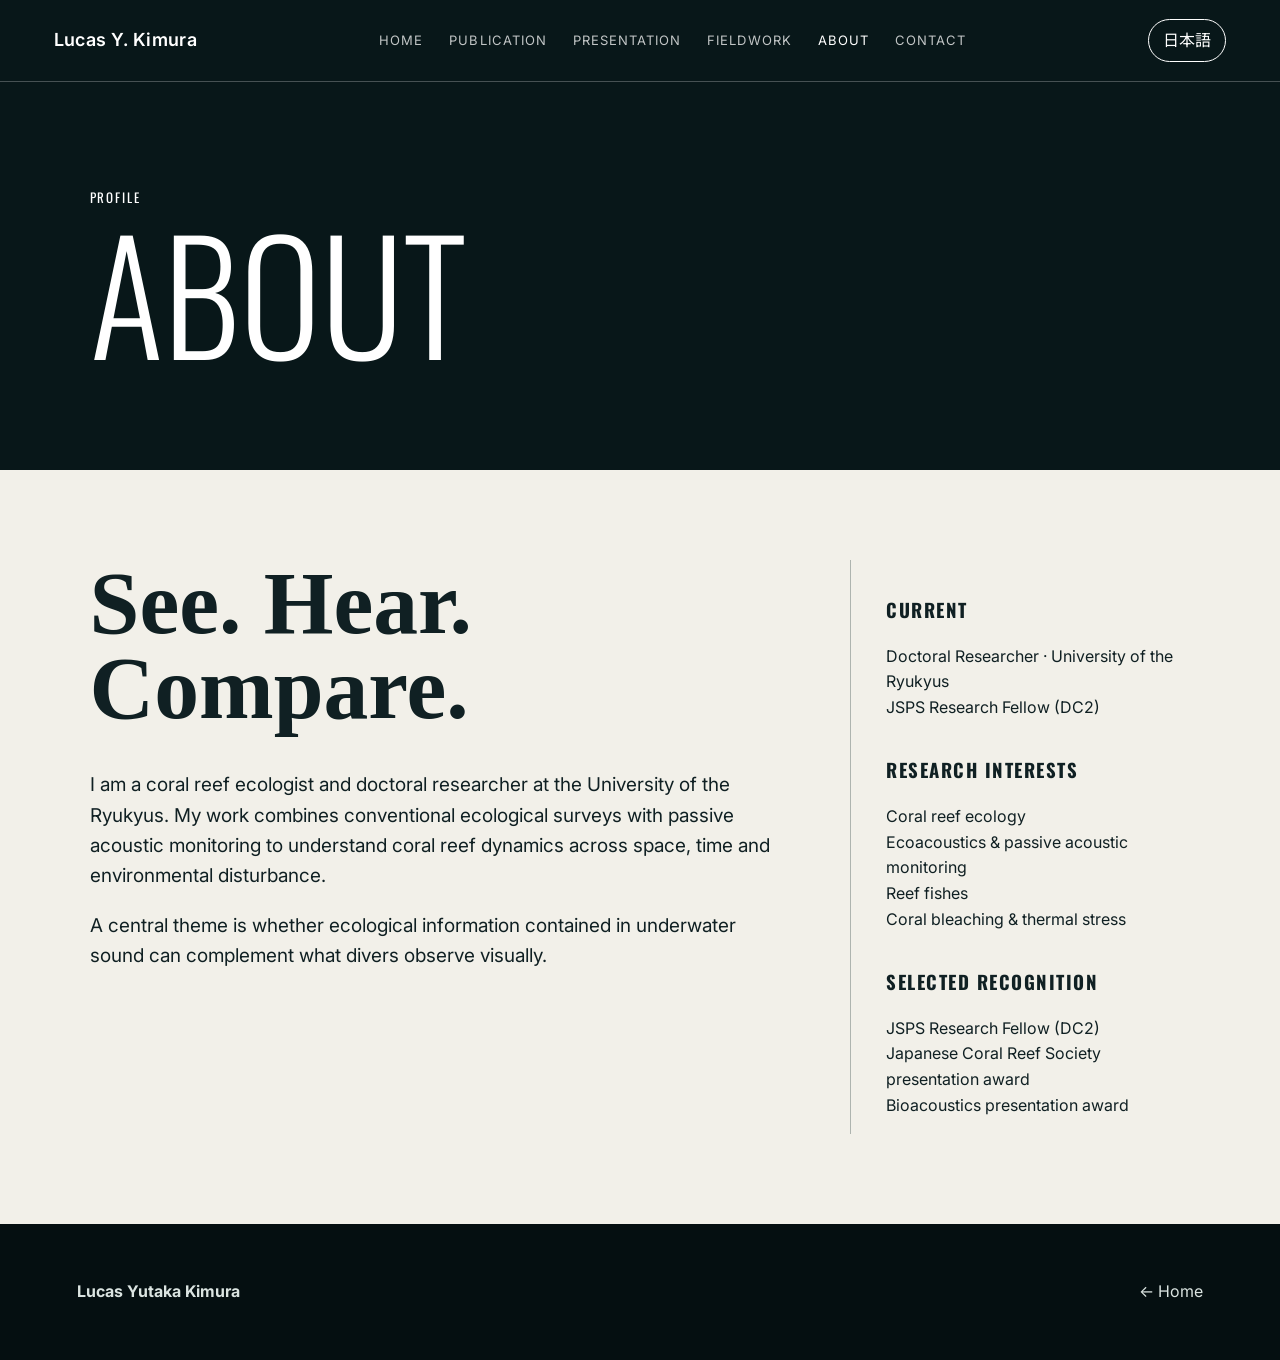
==== about.html @ 8038b06f "Publish bilingual research website" ====
<!doctype html><html lang="en"><head><meta charset="utf-8"><meta name="viewport" content="width=device-width,initial-scale=1"><title>About — Lucas Y. Kimura</title><link rel="preconnect" href="https://fonts.googleapis.com"><link rel="preconnect" href="https://fonts.gstatic.com" crossorigin><link href="https://fonts.googleapis.com/css2?family=Inter:wght@400;500;600;700&family=Noto+Sans+JP:wght@400;500;600;700&family=Oswald:wght@300;400;500&display=swap" rel="stylesheet"><link rel="stylesheet" href="assets/style.css"></head><body><header class="top solid"><a class="brand" href="index.html">Lucas Y. Kimura</a><nav><a href="index.html">Home</a><a href="publications.html">Publication</a><a href="presentation.html">Presentation</a><a href="fieldwork.html">Fieldwork</a><a class="active" href="about.html">About</a><a href="contact.html">Contact</a></nav><button id="lang">日本語</button></header><main class="sub"><section class="sub-hero"><div class="kicker">PROFILE</div><h1>About</h1></section><section class="about-grid"><div><h2><span data-en>See. Hear. Compare.</span><span data-ja>見る。聴く。比較する。</span></h2><p><span data-en>I am a coral reef ecologist and doctoral researcher at the University of the Ryukyus. My work combines conventional ecological surveys with passive acoustic monitoring to understand coral reef dynamics across space, time and environmental disturbance.</span><span data-ja>琉球大学の博士課程でサンゴ礁生態学を研究しています。従来の生態学的調査と受動的音響観測を組み合わせ、空間・時間・環境攪乱に伴うサンゴ礁生態系の動態を明らかにすることを目指しています。</span></p><p><span data-en>A central theme is whether ecological information contained in underwater sound can complement what divers observe visually.</span><span data-ja>水中音に含まれる生態学的情報が、ダイバーによる目視観察をどのように補完できるかが研究の中心テーマの一つです。</span></p></div><div class="cv"><h3><span data-en>Current</span><span data-ja>現在</span></h3><p>Doctoral Researcher · University of the Ryukyus<br>JSPS Research Fellow (DC2)</p><h3><span data-en>Research interests</span><span data-ja>研究分野</span></h3><p>Coral reef ecology<br>Ecoacoustics & passive acoustic monitoring<br>Reef fishes<br>Coral bleaching & thermal stress</p><h3><span data-en>Selected recognition</span><span data-ja>主な受賞・採用</span></h3><p>JSPS Research Fellow (DC2)<br>Japanese Coral Reef Society presentation award<br>Bioacoustics presentation award</p></div></section></main><footer><strong>Lucas Yutaka Kimura</strong><a href="index.html">← Home</a></footer><script src="assets/site.js"></script></body></html>
---- assets/style.css ----
*{box-sizing:border-box}html{scroll-behavior:smooth}body{margin:0;background:#f2f0e9;color:#102023;font-family:Inter,'Noto Sans JP',sans-serif;line-height:1.6}a{color:inherit;text-decoration:none}img{display:block;width:100%;height:100%;object-fit:cover}button{font:inherit}.top{height:82px;padding:0 4.2vw;display:flex;align-items:center;justify-content:space-between;position:absolute;z-index:20;top:0;left:0;right:0;color:#fff;border-bottom:1px solid rgba(255,255,255,.25)}.top.solid{position:relative;background:#081719}.brand{font-size:18px;font-weight:600;letter-spacing:.02em}.top nav{display:flex;gap:26px;font-size:13px;text-transform:uppercase;letter-spacing:.08em}.top nav a{opacity:.75}.top nav a:hover,.top nav a.active{opacity:1}.top button{background:transparent;color:inherit;border:1px solid currentColor;border-radius:30px;padding:8px 14px;cursor:pointer}.hero{height:min(900px,100vh);min-height:690px;position:relative;color:#fff;overflow:hidden}.hero>img{position:absolute;inset:0}.shade{position:absolute;inset:0;background:linear-gradient(90deg,rgba(3,18,21,.75) 0%,rgba(3,18,21,.35) 50%,rgba(3,18,21,.08) 100%),linear-gradient(0deg,rgba(3,18,21,.35),transparent 45%)}.hero-copy{position:absolute;left:7vw;bottom:12vh;max-width:920px}.field{font-family:Oswald,'Noto Sans JP',sans-serif;font-size:clamp(27px,3.2vw,52px);font-weight:400;text-transform:uppercase;letter-spacing:.035em;margin-bottom:10px}.hero h1{font-family:Oswald,sans-serif;font-size:clamp(44px,6vw,90px);font-weight:300;line-height:.95;margin:0 0 24px;letter-spacing:.01em}.statement{font-size:clamp(22px,2.5vw,38px);line-height:1.18;max-width:800px;margin:0 0 36px;font-weight:500}.hero-actions{display:flex;gap:14px;flex-wrap:wrap}.button{display:inline-flex;align-items:center;justify-content:center;padding:17px 26px;border:1px solid #fff;font-size:17px;font-weight:600;min-width:190px}.button.light{background:#fff;color:#0a191c}.button.outline{background:rgba(0,0,0,.08);backdrop-filter:blur(6px)}.location{position:absolute;right:4.2vw;bottom:5vh;text-align:right;font-size:12px;letter-spacing:.08em;text-transform:uppercase}.paper{padding:110px 7vw;display:grid;grid-template-columns:minmax(120px,1fr) 5fr;gap:5vw;background:#f2f0e9}.label,.kicker{font-family:Oswald,'Noto Sans JP',sans-serif;font-size:13px;letter-spacing:.14em;text-transform:uppercase}.intro h2,.presentation-preview h2{font-size:clamp(32px,4.4vw,66px);font-weight:500;line-height:1.08;margin:0 0 45px;max-width:1050px}.intro h2 em{font-family:serif;font-weight:400}.cols{display:grid;grid-template-columns:1fr 1fr;gap:45px;max-width:940px;color:#455457;font-size:16px}.text-link{display:inline-block;margin-top:28px;font-weight:600;border-bottom:1px solid currentColor}.dark{background:#081719;color:#eef4f1;padding:105px 6vw}.section-head{margin-bottom:50px}.section-head h2{font-family:Oswald,'Noto Sans JP',sans-serif;font-size:clamp(64px,9vw,140px);font-weight:300;text-transform:uppercase;line-height:.9;margin:8px 0}.section-head.ink{color:#102023}.stories{display:grid;grid-template-columns:repeat(3,1fr);gap:18px}.stories article{height:600px;position:relative;overflow:hidden;background:#173035}.stories article:after{content:'';position:absolute;inset:0;background:linear-gradient(0deg,rgba(4,19,22,.92),rgba(4,19,22,.05) 70%)}.stories article>div{position:absolute;z-index:2;left:28px;right:28px;bottom:27px}.stories b{font-family:Oswald;font-weight:400}.stories h3{font-family:Oswald,'Noto Sans JP',sans-serif;text-transform:uppercase;font-size:clamp(34px,4vw,62px);font-weight:300;line-height:.95;margin:12px 0}.stories p{max-width:390px;color:#d5dedb}.news{padding:105px 7vw;background:#c9e3ee}.news-list{border-top:1px solid rgba(10,30,35,.4)}.news-list article{display:grid;grid-template-columns:180px 1fr;gap:25px;border-bottom:1px solid rgba(10,30,35,.3);padding:26px 0}.news-list time{font-family:Oswald;letter-spacing:.1em}.news-list h3{margin:0;font-size:clamp(20px,2vw,31px);font-weight:500}.selected{padding-bottom:120px}.paper-list{display:grid;grid-template-columns:1fr 1fr;gap:18px}.paper-list>a{min-height:360px;padding:32px;background:#163338;display:flex;flex-direction:column;justify-content:flex-end;transition:.2s}.paper-list>a:hover{transform:translateY(-4px);background:#1c4046}.paper-list span{font-family:Oswald;letter-spacing:.1em}.paper-list h3{font-size:clamp(24px,2.6vw,38px);line-height:1.1;margin:14px 0 30px}.paper-list b{font-size:13px;text-transform:uppercase;letter-spacing:.08em}.talk{display:grid;grid-template-columns:100px 1fr;gap:25px;padding:28px 0;border-top:1px solid #b8bbb5;max-width:1000px}.talk:last-of-type{border-bottom:1px solid #b8bbb5}.talk time{font-family:Oswald;font-size:22px}.talk h3{font-size:23px;line-height:1.25;margin:0 0 9px}.talk p{margin:0;color:#5e6867}.field-grid{display:grid;grid-template-columns:2fr 1fr 1fr;gap:16px}.field-grid a{height:520px;position:relative;overflow:hidden}.field-grid a:after{content:'';position:absolute;inset:0;background:linear-gradient(0deg,rgba(0,0,0,.7),transparent 55%)}.field-grid span{position:absolute;z-index:2;bottom:22px;left:22px;font-family:Oswald;font-size:22px;letter-spacing:.08em}.quote{padding:100px 7vw;background:#0d90a4;color:white}.quote p{font-family:serif;font-size:clamp(32px,5vw,76px);line-height:1.08;max-width:1150px;margin:0}.sub{padding-top:0}.sub-hero{padding:105px 7vw 80px;background:#081719;color:#fff}.sub-hero h1{font-family:Oswald,'Noto Sans JP',sans-serif;font-weight:300;text-transform:uppercase;font-size:clamp(76px,12vw,180px);line-height:.9;margin:14px 0 30px}.sub-hero p{font-size:20px;max-width:700px;color:#d3dedb}.pub-year{padding:80px 6vw}.pub-year h2{font-family:Oswald;font-size:clamp(48px,7vw,105px);font-weight:300;margin:0 0 45px}.publication-cards{display:grid;grid-template-columns:repeat(3,1fr);gap:28px}.publication-cards>a,.publication-cards>article{display:block}.mock-cover{height:430px;display:flex;align-items:flex-start;justify-content:center;padding-top:48px;text-align:center;font-family:Oswald;font-size:30px;line-height:1.1;letter-spacing:.03em;margin-bottom:20px}.blue{background:#9dc5dd}.sand{background:#d7cbb5}.aqua{background:#9fdad6}.publication-cards h3{font-size:21px;line-height:1.25}.publication-cards span,.publication-cards p{font-size:13px;color:#687271}.dark-block{background:#081719;color:#fff}.coming{font-size:20px}.talk-archive{padding:80px 7vw;max-width:1200px}.talk-archive h2{font-family:Oswald;font-size:70px;font-weight:300;border-bottom:1px solid #9aa3a0;margin:60px 0 0}.talk-archive article{padding:32px 0;border-bottom:1px solid #c3c7c2}.talk-archive time{font-family:Oswald;letter-spacing:.08em}.talk-archive h3{font-size:28px;line-height:1.2;max-width:900px}.field-notes{padding:90px 6vw}.field-notes article{display:grid;grid-template-columns:1.15fr 1fr;min-height:520px;margin-bottom:28px;background:#e4e1d8}.field-notes article:nth-child(even){grid-template-columns:1fr 1.15fr}.field-notes article:nth-child(even) img{order:2}.field-notes article>div{padding:55px}.field-notes span{font-family:Oswald;letter-spacing:.1em}.field-notes h2{font-size:45px;line-height:1.05}.about-grid,.contact{padding:90px 7vw;display:grid;grid-template-columns:2fr 1fr;gap:80px;max-width:1400px}.about-grid h2{font-family:serif;font-size:clamp(50px,7vw,100px);line-height:.95;margin:0 0 40px}.about-grid>div:first-child p{font-size:19px;max-width:780px}.cv{border-left:1px solid #aeb4af;padding-left:35px}.cv h3{font-family:Oswald;text-transform:uppercase;letter-spacing:.08em;margin-top:35px}.contact{grid-template-columns:1.4fr .8fr .8fr}.contact>div{border-top:1px solid #aeb4af;padding-top:20px}.contact>div>span{font-family:Oswald;letter-spacing:.1em}.contact-mail{display:block;font-family:Oswald;font-size:clamp(42px,5vw,80px);line-height:.95;margin-top:30px}.contact p{font-size:18px}footer{padding:55px 6vw;background:#050f11;color:#dbe4e1;display:flex;justify-content:space-between;gap:40px}footer nav{display:flex;gap:18px;flex-wrap:wrap}footer p{margin:5px 0;color:#98aaa5}[data-ja]{display:none}@media(max-width:900px){.top{height:auto;min-height:72px;padding:18px 5vw;flex-wrap:wrap;gap:14px}.top nav{order:3;width:100%;overflow:auto;gap:18px;padding-top:4px}.hero{min-height:760px}.hero-copy{left:6vw;right:6vw;bottom:16vh}.location{display:none}.paper{grid-template-columns:1fr;padding:80px 6vw}.cols{grid-template-columns:1fr}.stories,.publication-cards{grid-template-columns:1fr}.stories article{height:520px}.paper-list{grid-template-columns:1fr}.field-grid{grid-template-columns:1fr}.field-grid a{height:390px}.field-notes article,.field-notes article:nth-child(even){grid-template-columns:1fr}.field-notes article:nth-child(even) img{order:0}.field-notes article img{height:420px}.about-grid,.contact{grid-template-columns:1fr;gap:30px}.cv{border-left:0;border-top:1px solid #aeb4af;padding:25px 0}.news-list article{grid-template-columns:1fr;gap:5px}.talk{grid-template-columns:70px 1fr}.mock-cover{height:380px}}
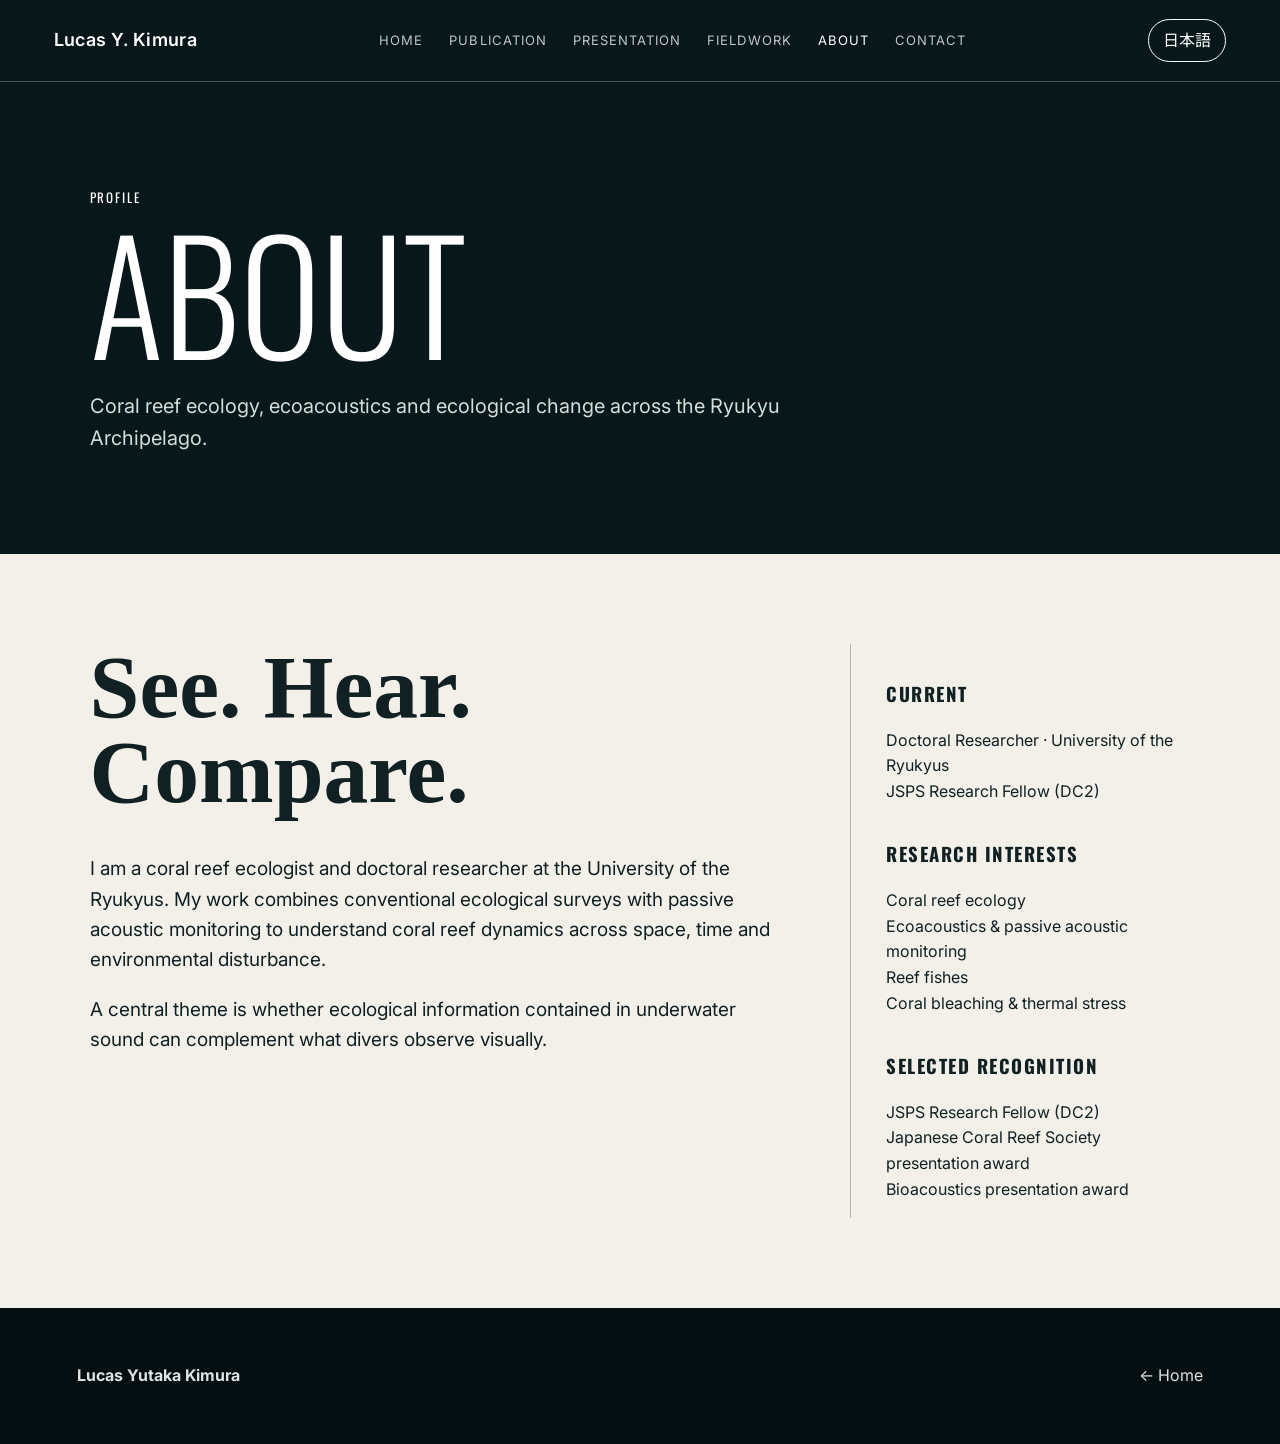
==== commit 5b86cd48: "Complete bilingual About page" ====
--- a/about.html
+++ b/about.html
@@ -1 +1,14 @@
-<!doctype html><html lang="en"><head><meta charset="utf-8"><meta name="viewport" content="width=device-width,initial-scale=1"><title>About — Lucas Y. Kimura</title><link rel="preconnect" href="https://fonts.googleapis.com"><link rel="preconnect" href="https://fonts.gstatic.com" crossorigin><link href="https://fonts.googleapis.com/css2?family=Inter:wght@400;500;600;700&family=Noto+Sans+JP:wght@400;500;600;700&family=Oswald:wght@300;400;500&display=swap" rel="stylesheet"><link rel="stylesheet" href="assets/style.css"></head><body><header class="top solid"><a class="brand" href="index.html">Lucas Y. Kimura</a><nav><a href="index.html">Home</a><a href="publications.html">Publication</a><a href="presentation.html">Presentation</a><a href="fieldwork.html">Fieldwork</a><a class="active" href="about.html">About</a><a href="contact.html">Contact</a></nav><button id="lang">日本語</button></header><main class="sub"><section class="sub-hero"><div class="kicker">PROFILE</div><h1>About</h1></section><section class="about-grid"><div><h2><span data-en>See. Hear. Compare.</span><span data-ja>見る。聴く。比較する。</span></h2><p><span data-en>I am a coral reef ecologist and doctoral researcher at the University of the Ryukyus. My work combines conventional ecological surveys with passive acoustic monitoring to understand coral reef dynamics across space, time and environmental disturbance.</span><span data-ja>琉球大学の博士課程でサンゴ礁生態学を研究しています。従来の生態学的調査と受動的音響観測を組み合わせ、空間・時間・環境攪乱に伴うサンゴ礁生態系の動態を明らかにすることを目指しています。</span></p><p><span data-en>A central theme is whether ecological information contained in underwater sound can complement what divers observe visually.</span><span data-ja>水中音に含まれる生態学的情報が、ダイバーによる目視観察をどのように補完できるかが研究の中心テーマの一つです。</span></p></div><div class="cv"><h3><span data-en>Current</span><span data-ja>現在</span></h3><p>Doctoral Researcher · University of the Ryukyus<br>JSPS Research Fellow (DC2)</p><h3><span data-en>Research interests</span><span data-ja>研究分野</span></h3><p>Coral reef ecology<br>Ecoacoustics & passive acoustic monitoring<br>Reef fishes<br>Coral bleaching & thermal stress</p><h3><span data-en>Selected recognition</span><span data-ja>主な受賞・採用</span></h3><p>JSPS Research Fellow (DC2)<br>Japanese Coral Reef Society presentation award<br>Bioacoustics presentation award</p></div></section></main><footer><strong>Lucas Yutaka Kimura</strong><a href="index.html">← Home</a></footer><script src="assets/site.js"></script></body></html>+<!doctype html>
+<html lang="en"><head><meta charset="utf-8"><meta name="viewport" content="width=device-width,initial-scale=1"><meta name="description" content="About Lucas Y. Kimura, a coral reef ecologist and ecoacoustics researcher at the University of the Ryukyus."><title>About — Lucas Y. Kimura</title><link rel="preconnect" href="https://fonts.googleapis.com"><link rel="preconnect" href="https://fonts.gstatic.com" crossorigin><link href="https://fonts.googleapis.com/css2?family=Inter:wght@400;500;600;700&family=Noto+Sans+JP:wght@400;500;600;700&family=Oswald:wght@300;400;500&display=swap" rel="stylesheet"><link rel="stylesheet" href="assets/style.css"></head>
+<body data-title-en="About — Lucas Y. Kimura" data-title-ja="プロフィール — Lucas Y. Kimura" data-description-en="About Lucas Y. Kimura, a coral reef ecologist and ecoacoustics researcher at the University of the Ryukyus." data-description-ja="サンゴ礁生態学と生態音響学を研究する Lucas Y. Kimura のプロフィール、研究分野、経歴。">
+<header class="top solid"><a class="brand" href="index.html">Lucas Y. Kimura</a><nav><a href="index.html"><span data-en>Home</span><span data-ja>ホーム</span></a><a href="publications.html"><span data-en>Publication</span><span data-ja>論文</span></a><a href="presentation.html"><span data-en>Presentation</span><span data-ja>学会発表</span></a><a href="fieldwork.html"><span data-en>Fieldwork</span><span data-ja>フィールドワーク</span></a><a class="active" href="about.html"><span data-en>About</span><span data-ja>プロフィール</span></a><a href="contact.html"><span data-en>Contact</span><span data-ja>お問い合わせ</span></a></nav><button id="lang" type="button">日本語</button></header>
+<main class="sub">
+<section class="sub-hero"><div class="kicker"><span data-en>PROFILE</span><span data-ja>プロフィール</span></div><h1><span data-en>About</span><span data-ja>プロフィール</span></h1><p><span data-en>Coral reef ecology, ecoacoustics and ecological change across the Ryukyu Archipelago.</span><span data-ja>琉球列島を舞台に、サンゴ礁生態学・生態音響学から生態系の変化を捉えています。</span></p></section>
+<section class="about-grid">
+<div><h2><span data-en>See. Hear. Compare.</span><span data-ja>見る。聴く。比較する。</span></h2><p><span data-en>I am a coral reef ecologist and doctoral researcher at the University of the Ryukyus. My work combines conventional ecological surveys with passive acoustic monitoring to understand coral reef dynamics across space, time and environmental disturbance.</span><span data-ja>琉球大学の博士後期課程でサンゴ礁生態学を研究しています。従来の生態学的調査に受動的音響モニタリングを組み合わせ、空間・時間・環境攪乱に伴うサンゴ礁生態系の動態を明らかにすることを目指しています。</span></p><p><span data-en>A central theme is whether ecological information contained in underwater sound can complement what divers observe visually.</span><span data-ja>研究の中心テーマの一つは、水中音に含まれる生態学的情報が、ダイバーによる目視観察から得られる情報をどのように補完できるのかを明らかにすることです。</span></p></div>
+<div class="cv">
+<h3><span data-en>Current</span><span data-ja>現在</span></h3><p><span data-en>Doctoral Researcher · University of the Ryukyus<br>JSPS Research Fellow (DC2)</span><span data-ja>琉球大学 博士後期課程<br>日本学術振興会特別研究員（DC2）</span></p>
+<h3><span data-en>Research interests</span><span data-ja>研究分野</span></h3><p><span data-en>Coral reef ecology<br>Ecoacoustics & passive acoustic monitoring<br>Reef fishes<br>Coral bleaching & thermal stress</span><span data-ja>サンゴ礁生態学<br>生態音響学・受動的音響モニタリング<br>サンゴ礁魚類<br>サンゴ白化・熱ストレス</span></p>
+<h3><span data-en>Selected recognition</span><span data-ja>主な受賞・採用</span></h3><p><span data-en>JSPS Research Fellow (DC2)<br>Japanese Coral Reef Society presentation award<br>Bioacoustics presentation award</span><span data-ja>日本学術振興会特別研究員（DC2）<br>日本サンゴ礁学会 発表賞<br>生物音響学関連 発表賞</span></p>
+</div></section></main>
+<footer><strong>Lucas Yutaka Kimura</strong><a href="index.html"><span data-en>← Home</span><span data-ja>← ホーム</span></a></footer><script src="assets/site.js"></script></body></html>
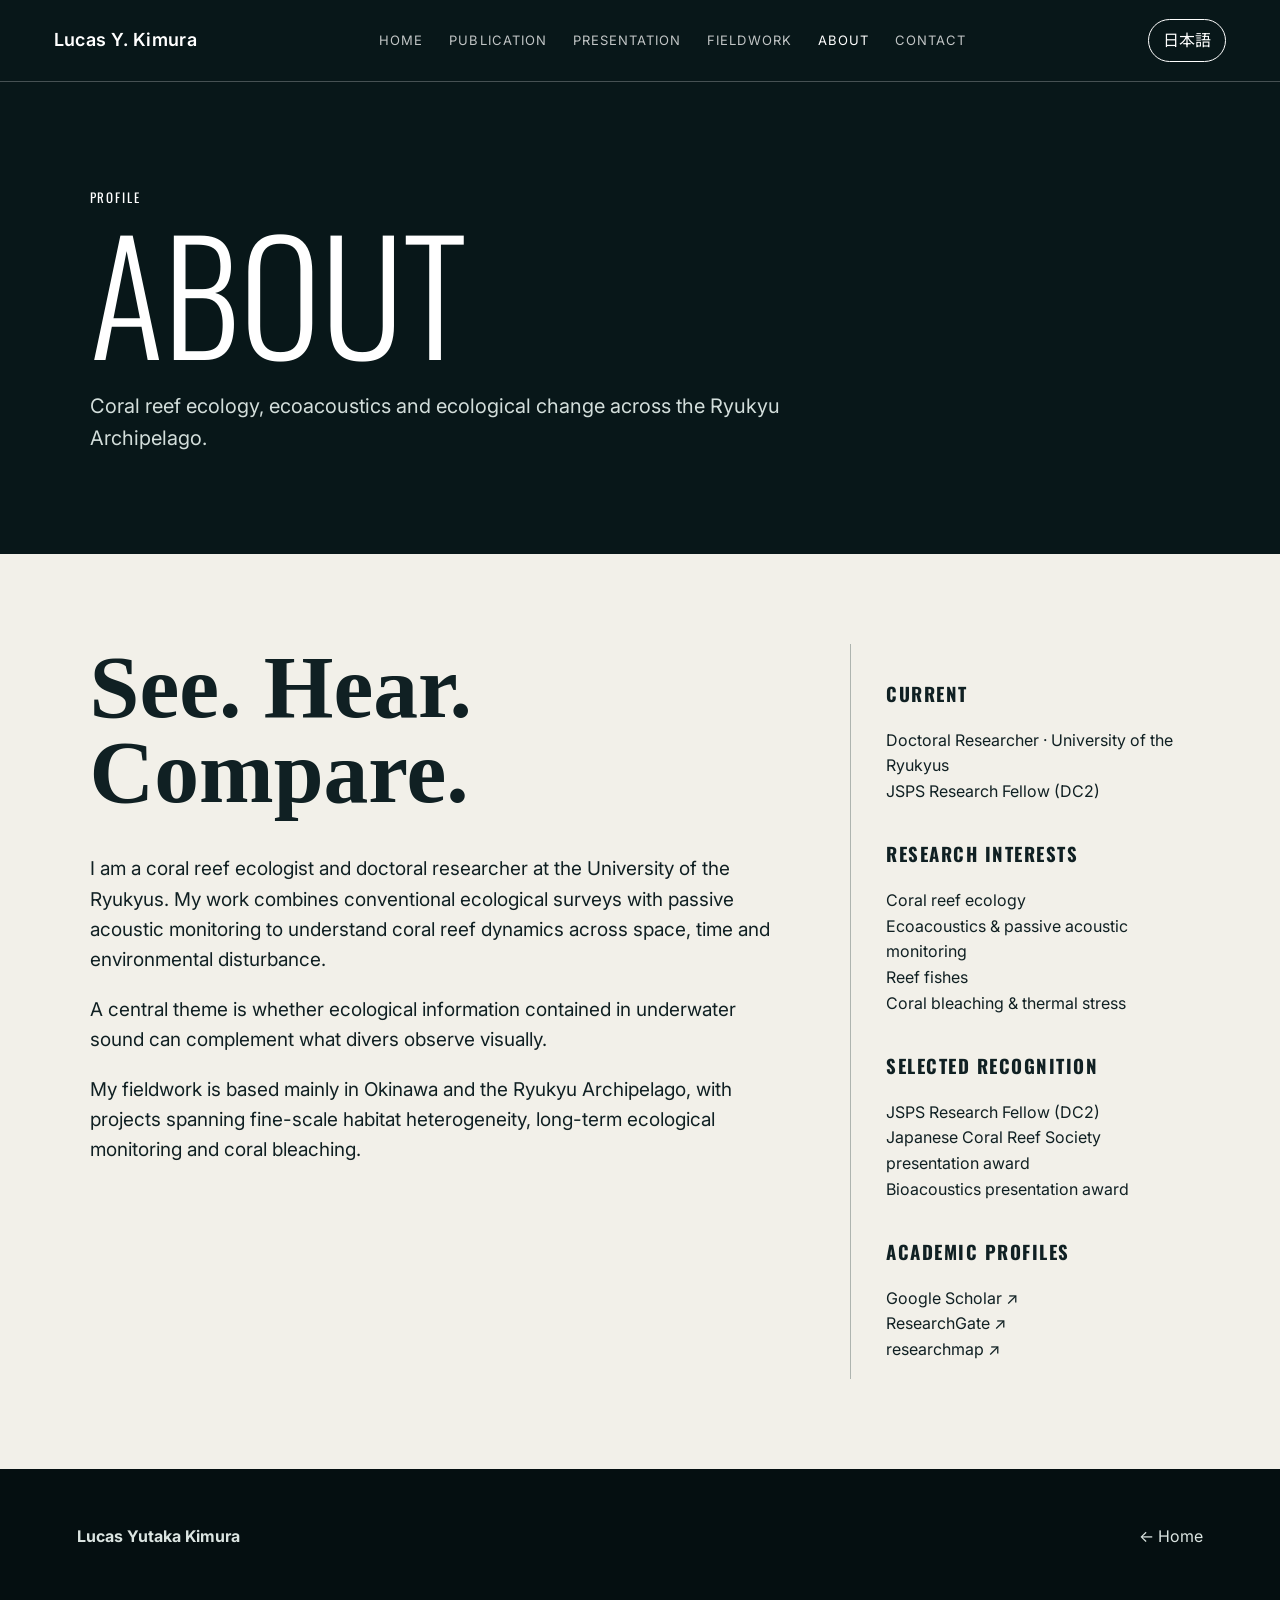
==== commit 82c65819: "Refine complete Japanese About page" ====
--- a/about.html
+++ b/about.html
@@ -1,14 +1,15 @@
 <!doctype html>
-<html lang="en"><head><meta charset="utf-8"><meta name="viewport" content="width=device-width,initial-scale=1"><meta name="description" content="About Lucas Y. Kimura, a coral reef ecologist and ecoacoustics researcher at the University of the Ryukyus."><title>About — Lucas Y. Kimura</title><link rel="preconnect" href="https://fonts.googleapis.com"><link rel="preconnect" href="https://fonts.gstatic.com" crossorigin><link href="https://fonts.googleapis.com/css2?family=Inter:wght@400;500;600;700&family=Noto+Sans+JP:wght@400;500;600;700&family=Oswald:wght@300;400;500&display=swap" rel="stylesheet"><link rel="stylesheet" href="assets/style.css"></head>
-<body data-title-en="About — Lucas Y. Kimura" data-title-ja="プロフィール — Lucas Y. Kimura" data-description-en="About Lucas Y. Kimura, a coral reef ecologist and ecoacoustics researcher at the University of the Ryukyus." data-description-ja="サンゴ礁生態学と生態音響学を研究する Lucas Y. Kimura のプロフィール、研究分野、経歴。">
-<header class="top solid"><a class="brand" href="index.html">Lucas Y. Kimura</a><nav><a href="index.html"><span data-en>Home</span><span data-ja>ホーム</span></a><a href="publications.html"><span data-en>Publication</span><span data-ja>論文</span></a><a href="presentation.html"><span data-en>Presentation</span><span data-ja>学会発表</span></a><a href="fieldwork.html"><span data-en>Fieldwork</span><span data-ja>フィールドワーク</span></a><a class="active" href="about.html"><span data-en>About</span><span data-ja>プロフィール</span></a><a href="contact.html"><span data-en>Contact</span><span data-ja>お問い合わせ</span></a></nav><button id="lang" type="button">日本語</button></header>
+<html lang="en"><head><meta charset="utf-8"><meta name="viewport" content="width=device-width,initial-scale=1"><meta name="description" content="About Lucas Y. Kimura, a coral reef ecologist and ecoacoustics researcher at the University of the Ryukyus."><title>About — Lucas Y. Kimura</title><link rel="preconnect" href="https://fonts.googleapis.com"><link rel="preconnect" href="https://fonts.gstatic.com" crossorigin><link href="https://fonts.googleapis.com/css2?family=Inter:wght@400;500;600;700&family=Noto+Sans+JP:wght@400;500;600;700&family=Noto+Serif+JP:wght@500;600&family=Oswald:wght@300;400;500&display=swap" rel="stylesheet"><link rel="stylesheet" href="assets/style.css"><script>(function(){try{var l=new URLSearchParams(location.search).get('lang')||localStorage.getItem('lyk-lang')||'en';document.documentElement.dataset.lang=l;document.documentElement.lang=l;}catch(e){}})();</script></head>
+<body data-title-en="About — Lucas Y. Kimura" data-title-ja="プロフィール — Lucas Y. Kimura" data-description-en="About Lucas Y. Kimura, a coral reef ecologist and ecoacoustics researcher at the University of the Ryukyus." data-description-ja="Lucas Y. Kimura のプロフィール。サンゴ礁生態学、生態音響学、受動的音響観測、魚類群集、サンゴ白化・環境変動を研究しています。">
+<header class="top solid"><a class="brand" href="index.html">Lucas Y. Kimura</a><nav aria-label="Primary navigation"><a href="index.html"><span data-en>Home</span><span data-ja>ホーム</span></a><a href="publications.html"><span data-en>Publication</span><span data-ja>論文</span></a><a href="presentation.html"><span data-en>Presentation</span><span data-ja>学会発表</span></a><a href="fieldwork.html"><span data-en>Fieldwork</span><span data-ja>フィールドワーク</span></a><a class="active" href="about.html"><span data-en>About</span><span data-ja>プロフィール</span></a><a href="contact.html"><span data-en>Contact</span><span data-ja>お問い合わせ</span></a></nav><button id="lang" type="button">日本語</button></header>
 <main class="sub">
-<section class="sub-hero"><div class="kicker"><span data-en>PROFILE</span><span data-ja>プロフィール</span></div><h1><span data-en>About</span><span data-ja>プロフィール</span></h1><p><span data-en>Coral reef ecology, ecoacoustics and ecological change across the Ryukyu Archipelago.</span><span data-ja>琉球列島を舞台に、サンゴ礁生態学・生態音響学から生態系の変化を捉えています。</span></p></section>
+<section class="sub-hero"><div class="kicker"><span data-en>PROFILE</span><span data-ja>プロフィール</span></div><h1><span data-en>About</span><span data-ja>プロフィール</span></h1><p><span data-en>Coral reef ecology, ecoacoustics and ecological change across the Ryukyu Archipelago.</span><span data-ja>琉球列島を舞台に、サンゴ礁生態学と生態音響学をつなぎ、生態系の変化を研究しています。</span></p></section>
 <section class="about-grid">
-<div><h2><span data-en>See. Hear. Compare.</span><span data-ja>見る。聴く。比較する。</span></h2><p><span data-en>I am a coral reef ecologist and doctoral researcher at the University of the Ryukyus. My work combines conventional ecological surveys with passive acoustic monitoring to understand coral reef dynamics across space, time and environmental disturbance.</span><span data-ja>琉球大学の博士後期課程でサンゴ礁生態学を研究しています。従来の生態学的調査に受動的音響モニタリングを組み合わせ、空間・時間・環境攪乱に伴うサンゴ礁生態系の動態を明らかにすることを目指しています。</span></p><p><span data-en>A central theme is whether ecological information contained in underwater sound can complement what divers observe visually.</span><span data-ja>研究の中心テーマの一つは、水中音に含まれる生態学的情報が、ダイバーによる目視観察から得られる情報をどのように補完できるのかを明らかにすることです。</span></p></div>
+<div><h2><span data-en>See. Hear. Compare.</span><span data-ja>見る。聴く。比較する。</span></h2><p><span data-en>I am a coral reef ecologist and doctoral researcher at the University of the Ryukyus. My work combines conventional ecological surveys with passive acoustic monitoring to understand coral reef dynamics across space, time and environmental disturbance.</span><span data-ja>琉球大学大学院で博士研究を行うサンゴ礁生態学研究者です。水中目視調査や底生生物・魚類群集調査に受動的音響観測を組み合わせ、空間、時間、そして環境攪乱に伴うサンゴ礁生態系の動態を明らかにすることを目指しています。</span></p><p><span data-en>A central theme is whether ecological information contained in underwater sound can complement what divers observe visually.</span><span data-ja>中心的な問いの一つは、「水中音に含まれる生態学的情報が、ダイバーによる目視観察をどこまで補完できるのか」です。サンゴ礁を“見る”ことと“聴く”ことを統合し、従来の調査では捉えにくい昼夜・季節・攪乱後の変化を明らかにしようとしています。</span></p><p><span data-en>My fieldwork is based mainly in Okinawa and the Ryukyu Archipelago, with projects spanning fine-scale habitat heterogeneity, long-term ecological monitoring and coral bleaching.</span><span data-ja>主なフィールドは沖縄島と琉球列島です。数十メートルスケールの生息場異質性から、複数年にわたる生態系モニタリング、サンゴ白化と熱ストレスまで、異なる時空間スケールの研究を進めています。</span></p></div>
 <div class="cv">
-<h3><span data-en>Current</span><span data-ja>現在</span></h3><p><span data-en>Doctoral Researcher · University of the Ryukyus<br>JSPS Research Fellow (DC2)</span><span data-ja>琉球大学 博士後期課程<br>日本学術振興会特別研究員（DC2）</span></p>
-<h3><span data-en>Research interests</span><span data-ja>研究分野</span></h3><p><span data-en>Coral reef ecology<br>Ecoacoustics & passive acoustic monitoring<br>Reef fishes<br>Coral bleaching & thermal stress</span><span data-ja>サンゴ礁生態学<br>生態音響学・受動的音響モニタリング<br>サンゴ礁魚類<br>サンゴ白化・熱ストレス</span></p>
+<h3><span data-en>Current</span><span data-ja>現在</span></h3><p><span data-en>Doctoral Researcher · University of the Ryukyus<br>JSPS Research Fellow (DC2)</span><span data-ja>琉球大学大学院 理工学研究科 博士後期課程<br>日本学術振興会特別研究員（DC2）</span></p>
+<h3><span data-en>Research interests</span><span data-ja>研究分野</span></h3><p><span data-en>Coral reef ecology<br>Ecoacoustics & passive acoustic monitoring<br>Reef fishes<br>Coral bleaching & thermal stress</span><span data-ja>サンゴ礁生態学<br>生態音響学・受動的音響観測<br>サンゴ礁魚類群集<br>サンゴ白化・熱ストレス<br>生態系モニタリング</span></p>
 <h3><span data-en>Selected recognition</span><span data-ja>主な受賞・採用</span></h3><p><span data-en>JSPS Research Fellow (DC2)<br>Japanese Coral Reef Society presentation award<br>Bioacoustics presentation award</span><span data-ja>日本学術振興会特別研究員（DC2）<br>日本サンゴ礁学会 発表賞<br>生物音響学関連 発表賞</span></p>
+<h3><span data-en>Academic profiles</span><span data-ja>研究者プロフィール</span></h3><p><a href="https://scholar.google.com/citations?user=vAI-kDgAAAAJ&hl=ja" target="_blank" rel="noopener">Google Scholar ↗</a><br><a href="https://www.researchgate.net/profile/Lucas-Kimura-2?ev=hdr_xprf" target="_blank" rel="noopener">ResearchGate ↗</a><br><a href="https://researchmap.jp/lucasyutakakimura" target="_blank" rel="noopener">researchmap ↗</a></p>
 </div></section></main>
-<footer><strong>Lucas Yutaka Kimura</strong><a href="index.html"><span data-en>← Home</span><span data-ja>← ホーム</span></a></footer><script src="assets/site.js"></script></body></html>+<footer><strong>Lucas Yutaka Kimura</strong><a href="index.html"><span data-en>← Home</span><span data-ja>← ホームへ戻る</span></a></footer><script src="assets/site.js"></script></body></html>
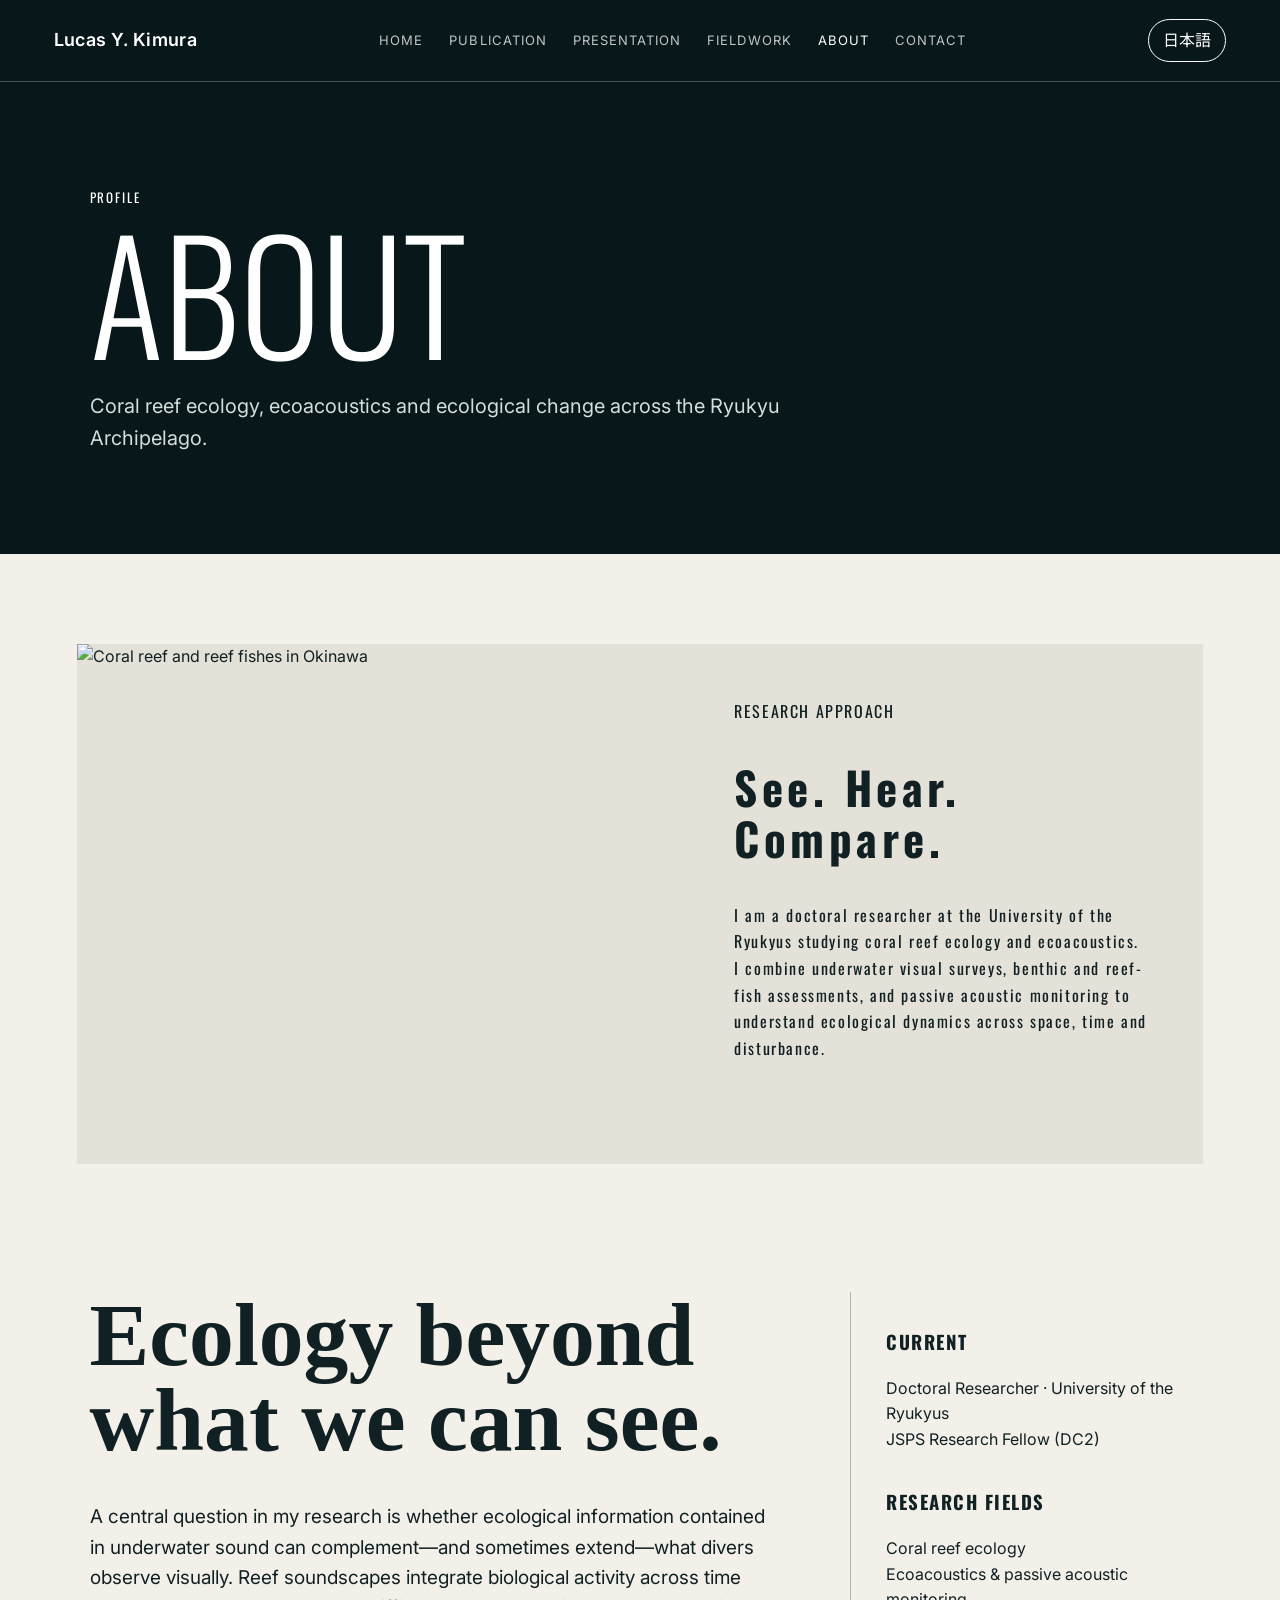
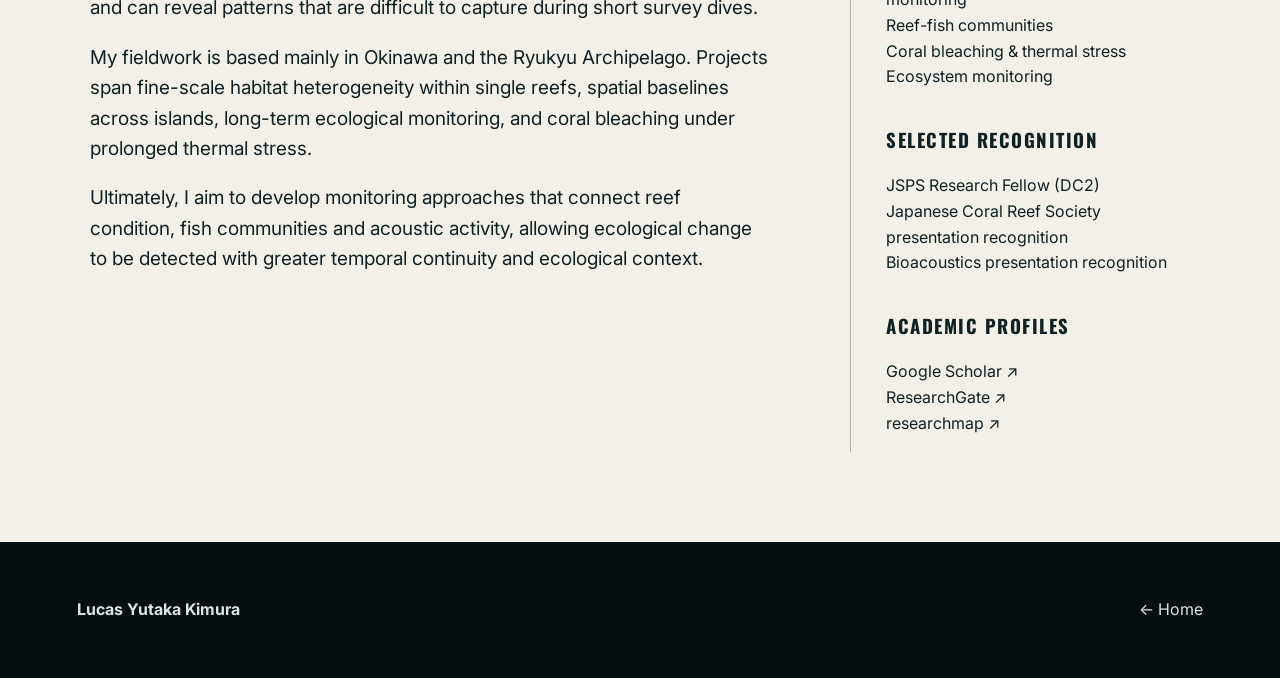
==== commit a39a9928: "Complete bilingual About page with polished Japanese and reef imagery" ====
--- a/about.html
+++ b/about.html
@@ -1,15 +1,30 @@
 <!doctype html>
-<html lang="en"><head><meta charset="utf-8"><meta name="viewport" content="width=device-width,initial-scale=1"><meta name="description" content="About Lucas Y. Kimura, a coral reef ecologist and ecoacoustics researcher at the University of the Ryukyus."><title>About — Lucas Y. Kimura</title><link rel="preconnect" href="https://fonts.googleapis.com"><link rel="preconnect" href="https://fonts.gstatic.com" crossorigin><link href="https://fonts.googleapis.com/css2?family=Inter:wght@400;500;600;700&family=Noto+Sans+JP:wght@400;500;600;700&family=Noto+Serif+JP:wght@500;600&family=Oswald:wght@300;400;500&display=swap" rel="stylesheet"><link rel="stylesheet" href="assets/style.css"><script>(function(){try{var l=new URLSearchParams(location.search).get('lang')||localStorage.getItem('lyk-lang')||'en';document.documentElement.dataset.lang=l;document.documentElement.lang=l;}catch(e){}})();</script></head>
-<body data-title-en="About — Lucas Y. Kimura" data-title-ja="プロフィール — Lucas Y. Kimura" data-description-en="About Lucas Y. Kimura, a coral reef ecologist and ecoacoustics researcher at the University of the Ryukyus." data-description-ja="Lucas Y. Kimura のプロフィール。サンゴ礁生態学、生態音響学、受動的音響観測、魚類群集、サンゴ白化・環境変動を研究しています。">
+<html lang="en">
+<head><meta charset="utf-8"><meta name="viewport" content="width=device-width,initial-scale=1"><meta name="description" content="About Lucas Y. Kimura, a coral reef ecologist and ecoacoustics researcher at the University of the Ryukyus."><title>About — Lucas Y. Kimura</title><link rel="preconnect" href="https://fonts.googleapis.com"><link rel="preconnect" href="https://fonts.gstatic.com" crossorigin><link href="https://fonts.googleapis.com/css2?family=Inter:wght@400;500;600;700&family=Noto+Sans+JP:wght@400;500;600;700&family=Noto+Serif+JP:wght@500;600&family=Oswald:wght@300;400;500&display=swap" rel="stylesheet"><link rel="stylesheet" href="assets/style.css"><script>(function(){try{var q=new URLSearchParams(location.search).get('lang');var l=(q==='ja'||q==='en')?q:(localStorage.getItem('lyk-lang')||'en');document.documentElement.dataset.lang=l;document.documentElement.lang=l;}catch(e){}})();</script></head>
+<body data-title-en="About — Lucas Y. Kimura" data-title-ja="プロフィール — Lucas Y. Kimura" data-description-en="About Lucas Y. Kimura, a coral reef ecologist and ecoacoustics researcher at the University of the Ryukyus." data-description-ja="Lucas Y. Kimura のプロフィール。サンゴ礁生態学、生態音響学、受動的音響観測、サンゴ礁魚類、サンゴ白化・環境変動を研究しています。">
 <header class="top solid"><a class="brand" href="index.html">Lucas Y. Kimura</a><nav aria-label="Primary navigation"><a href="index.html"><span data-en>Home</span><span data-ja>ホーム</span></a><a href="publications.html"><span data-en>Publication</span><span data-ja>論文</span></a><a href="presentation.html"><span data-en>Presentation</span><span data-ja>学会発表</span></a><a href="fieldwork.html"><span data-en>Fieldwork</span><span data-ja>フィールドワーク</span></a><a class="active" href="about.html"><span data-en>About</span><span data-ja>プロフィール</span></a><a href="contact.html"><span data-en>Contact</span><span data-ja>お問い合わせ</span></a></nav><button id="lang" type="button">日本語</button></header>
 <main class="sub">
-<section class="sub-hero"><div class="kicker"><span data-en>PROFILE</span><span data-ja>プロフィール</span></div><h1><span data-en>About</span><span data-ja>プロフィール</span></h1><p><span data-en>Coral reef ecology, ecoacoustics and ecological change across the Ryukyu Archipelago.</span><span data-ja>琉球列島を舞台に、サンゴ礁生態学と生態音響学をつなぎ、生態系の変化を研究しています。</span></p></section>
+<section class="sub-hero"><div class="kicker"><span data-en>PROFILE</span><span data-ja>プロフィール</span></div><h1><span data-en>About</span><span data-ja>プロフィール</span></h1><p><span data-en>Coral reef ecology, ecoacoustics and ecological change across the Ryukyu Archipelago.</span><span data-ja>琉球列島を主なフィールドに、サンゴ礁を「見る」調査と「聴く」観測を統合し、生態系の変化を研究しています。</span></p></section>
+
+<section class="field-notes" style="padding-bottom:10px">
+<article><img src="assets/images/reef-hero-hq.avif" loading="eager" decoding="async" data-alt-en="Coral reef and reef fishes in Okinawa" data-alt-ja="沖縄のサンゴ礁とサンゴ礁魚類" alt="Coral reef and reef fishes in Okinawa"><div><span><span data-en>RESEARCH APPROACH</span><span data-ja>研究アプローチ</span></span><h2><span data-en>See. Hear. Compare.</span><span data-ja>見る。聴く。比較する。</span></h2><p><span data-en>I am a doctoral researcher at the University of the Ryukyus studying coral reef ecology and ecoacoustics. I combine underwater visual surveys, benthic and reef-fish assessments, and passive acoustic monitoring to understand ecological dynamics across space, time and disturbance.</span><span data-ja>琉球大学大学院の博士後期課程で、サンゴ礁生態学と生態音響学を研究しています。水中目視調査、底生生物・サンゴ礁魚類の群集調査、受動的音響観測を組み合わせ、空間・時間・攪乱に伴うサンゴ礁生態系の動態を明らかにすることを目指しています。</span></p></div></article>
+</section>
+
 <section class="about-grid">
-<div><h2><span data-en>See. Hear. Compare.</span><span data-ja>見る。聴く。比較する。</span></h2><p><span data-en>I am a coral reef ecologist and doctoral researcher at the University of the Ryukyus. My work combines conventional ecological surveys with passive acoustic monitoring to understand coral reef dynamics across space, time and environmental disturbance.</span><span data-ja>琉球大学大学院で博士研究を行うサンゴ礁生態学研究者です。水中目視調査や底生生物・魚類群集調査に受動的音響観測を組み合わせ、空間、時間、そして環境攪乱に伴うサンゴ礁生態系の動態を明らかにすることを目指しています。</span></p><p><span data-en>A central theme is whether ecological information contained in underwater sound can complement what divers observe visually.</span><span data-ja>中心的な問いの一つは、「水中音に含まれる生態学的情報が、ダイバーによる目視観察をどこまで補完できるのか」です。サンゴ礁を“見る”ことと“聴く”ことを統合し、従来の調査では捉えにくい昼夜・季節・攪乱後の変化を明らかにしようとしています。</span></p><p><span data-en>My fieldwork is based mainly in Okinawa and the Ryukyu Archipelago, with projects spanning fine-scale habitat heterogeneity, long-term ecological monitoring and coral bleaching.</span><span data-ja>主なフィールドは沖縄島と琉球列島です。数十メートルスケールの生息場異質性から、複数年にわたる生態系モニタリング、サンゴ白化と熱ストレスまで、異なる時空間スケールの研究を進めています。</span></p></div>
+<div>
+<h2><span data-en>Ecology beyond what we can see.</span><span data-ja>目に見える生態系の、その先へ。</span></h2>
+<p><span data-en>A central question in my research is whether ecological information contained in underwater sound can complement—and sometimes extend—what divers observe visually. Reef soundscapes integrate biological activity across time and can reveal patterns that are difficult to capture during short survey dives.</span><span data-ja>研究の中心にある問いの一つは、水中音に含まれる生態学的情報が、ダイバーによる目視調査で得られる情報をどこまで補完し、さらに拡張できるのかという点です。サンゴ礁のサウンドスケープは、時間を通じた生物活動を連続的に記録し、短時間の潜水調査だけでは捉えにくい変化を可視化する手がかりになります。</span></p>
+<p><span data-en>My fieldwork is based mainly in Okinawa and the Ryukyu Archipelago. Projects span fine-scale habitat heterogeneity within single reefs, spatial baselines across islands, long-term ecological monitoring, and coral bleaching under prolonged thermal stress.</span><span data-ja>主なフィールドは沖縄島と琉球列島です。単一サンゴ礁内の数十メートルスケールの生息場異質性から、島嶼間の空間ベースライン、複数年にわたる生態系モニタリング、長期化する熱ストレス下でのサンゴ白化まで、異なる時空間スケールを横断して研究しています。</span></p>
+<p><span data-en>Ultimately, I aim to develop monitoring approaches that connect reef condition, fish communities and acoustic activity, allowing ecological change to be detected with greater temporal continuity and ecological context.</span><span data-ja>最終的には、サンゴ礁の状態、魚類群集、音響活動を結びつけ、より連続的かつ生態学的な文脈を伴って生態系変化を検出できるモニタリング手法の発展を目指しています。</span></p>
+</div>
 <div class="cv">
 <h3><span data-en>Current</span><span data-ja>現在</span></h3><p><span data-en>Doctoral Researcher · University of the Ryukyus<br>JSPS Research Fellow (DC2)</span><span data-ja>琉球大学大学院 理工学研究科 博士後期課程<br>日本学術振興会特別研究員（DC2）</span></p>
-<h3><span data-en>Research interests</span><span data-ja>研究分野</span></h3><p><span data-en>Coral reef ecology<br>Ecoacoustics & passive acoustic monitoring<br>Reef fishes<br>Coral bleaching & thermal stress</span><span data-ja>サンゴ礁生態学<br>生態音響学・受動的音響観測<br>サンゴ礁魚類群集<br>サンゴ白化・熱ストレス<br>生態系モニタリング</span></p>
-<h3><span data-en>Selected recognition</span><span data-ja>主な受賞・採用</span></h3><p><span data-en>JSPS Research Fellow (DC2)<br>Japanese Coral Reef Society presentation award<br>Bioacoustics presentation award</span><span data-ja>日本学術振興会特別研究員（DC2）<br>日本サンゴ礁学会 発表賞<br>生物音響学関連 発表賞</span></p>
+<h3><span data-en>Research fields</span><span data-ja>研究分野</span></h3><p><span data-en>Coral reef ecology<br>Ecoacoustics & passive acoustic monitoring<br>Reef-fish communities<br>Coral bleaching & thermal stress<br>Ecosystem monitoring</span><span data-ja>サンゴ礁生態学<br>生態音響学・受動的音響観測<br>サンゴ礁魚類群集<br>サンゴ白化・熱ストレス<br>生態系モニタリング</span></p>
+<h3><span data-en>Selected recognition</span><span data-ja>主な受賞・採用</span></h3><p><span data-en>JSPS Research Fellow (DC2)<br>Japanese Coral Reef Society presentation recognition<br>Bioacoustics presentation recognition</span><span data-ja>日本学術振興会特別研究員（DC2）<br>日本サンゴ礁学会 発表表彰<br>生物音響学関連 発表表彰</span></p>
 <h3><span data-en>Academic profiles</span><span data-ja>研究者プロフィール</span></h3><p><a href="https://scholar.google.com/citations?user=vAI-kDgAAAAJ&hl=ja" target="_blank" rel="noopener">Google Scholar ↗</a><br><a href="https://www.researchgate.net/profile/Lucas-Kimura-2?ev=hdr_xprf" target="_blank" rel="noopener">ResearchGate ↗</a><br><a href="https://researchmap.jp/lucasyutakakimura" target="_blank" rel="noopener">researchmap ↗</a></p>
-</div></section></main>
-<footer><strong>Lucas Yutaka Kimura</strong><a href="index.html"><span data-en>← Home</span><span data-ja>← ホームへ戻る</span></a></footer><script src="assets/site.js"></script></body></html>+</div>
+</section>
+</main>
+<footer><strong>Lucas Yutaka Kimura</strong><a href="index.html"><span data-en>← Home</span><span data-ja>← ホームへ戻る</span></a></footer>
+<script src="assets/site.js"></script><script src="assets/highres-loader.js"></script>
+</body></html>
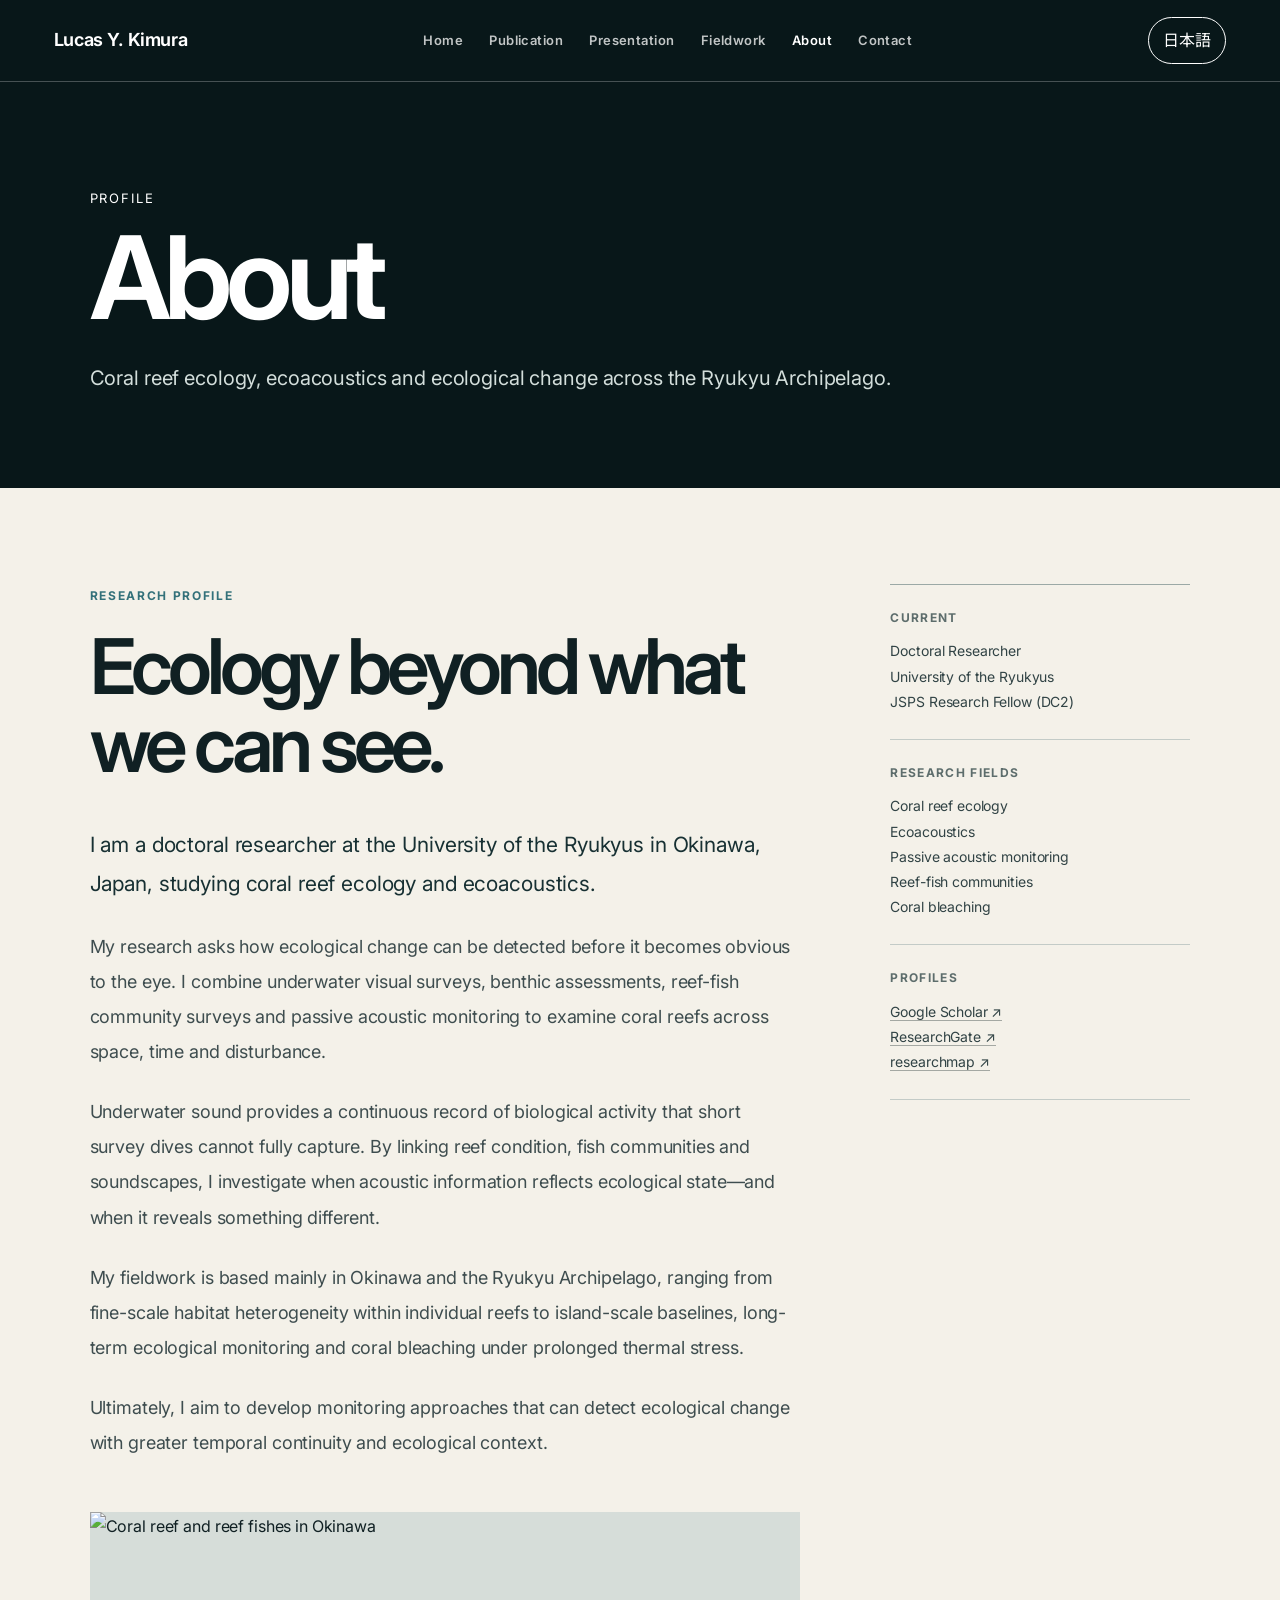
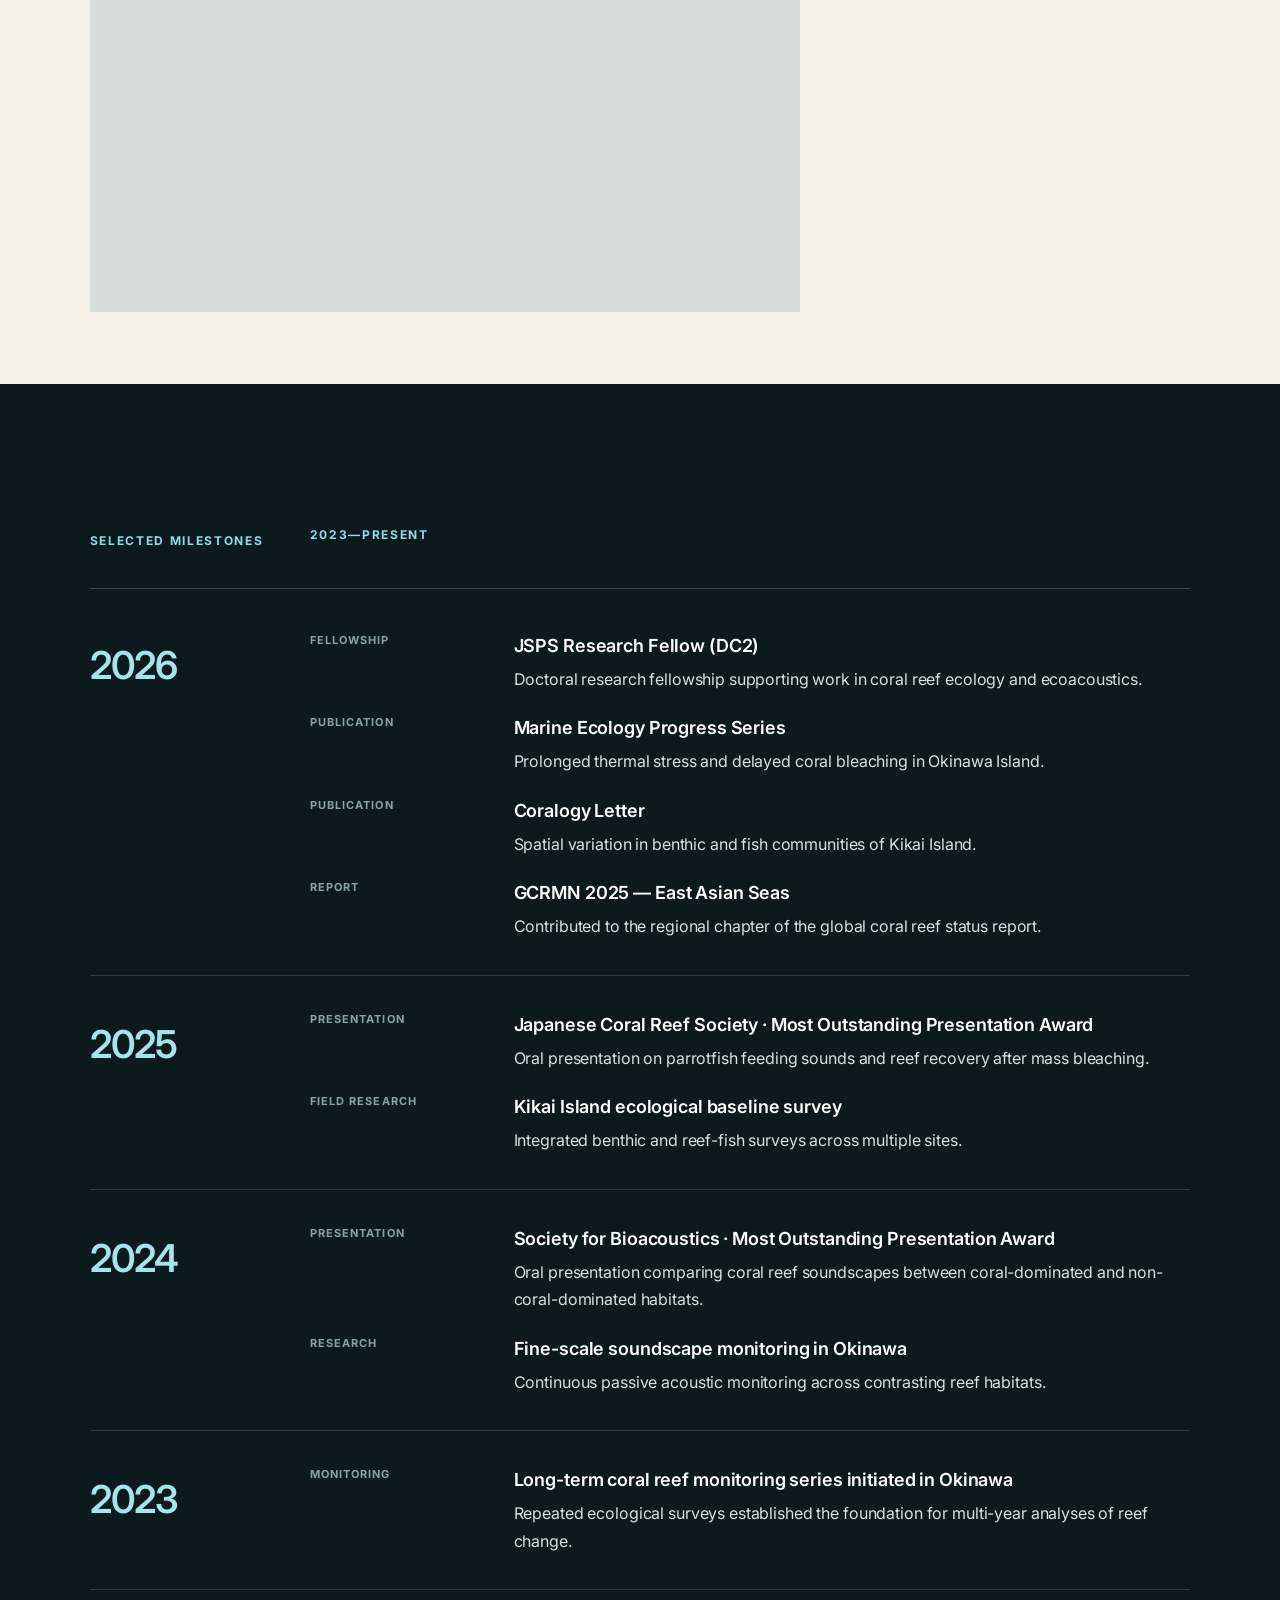
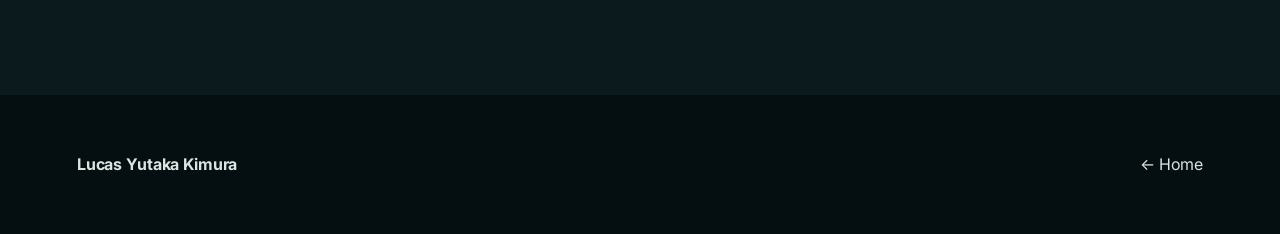
==== commit a94691d8: "Restructure About into vertical editorial profile and year-by-year milestones" ====
--- a/about.html
+++ b/about.html
@@ -1,28 +1,65 @@
 <!doctype html>
 <html lang="en">
-<head><meta charset="utf-8"><meta name="viewport" content="width=device-width,initial-scale=1"><meta name="description" content="About Lucas Y. Kimura, a coral reef ecologist and ecoacoustics researcher at the University of the Ryukyus."><title>About — Lucas Y. Kimura</title><link rel="preconnect" href="https://fonts.googleapis.com"><link rel="preconnect" href="https://fonts.gstatic.com" crossorigin><link href="https://fonts.googleapis.com/css2?family=Inter:wght@400;500;600;700&family=Noto+Sans+JP:wght@400;500;600;700&family=Noto+Serif+JP:wght@500;600&family=Oswald:wght@300;400;500&display=swap" rel="stylesheet"><link rel="stylesheet" href="assets/style.css"><script>(function(){try{var q=new URLSearchParams(location.search).get('lang');var l=(q==='ja'||q==='en')?q:(localStorage.getItem('lyk-lang')||'en');document.documentElement.dataset.lang=l;document.documentElement.lang=l;}catch(e){}})();</script></head>
-<body data-title-en="About — Lucas Y. Kimura" data-title-ja="プロフィール — Lucas Y. Kimura" data-description-en="About Lucas Y. Kimura, a coral reef ecologist and ecoacoustics researcher at the University of the Ryukyus." data-description-ja="Lucas Y. Kimura のプロフィール。サンゴ礁生態学、生態音響学、受動的音響観測、サンゴ礁魚類、サンゴ白化・環境変動を研究しています。">
+<head>
+<meta charset="utf-8"><meta name="viewport" content="width=device-width,initial-scale=1">
+<meta name="description" content="About Lucas Y. Kimura, a coral reef ecologist and ecoacoustics researcher at the University of the Ryukyus.">
+<title>About — Lucas Y. Kimura</title>
+<link rel="preconnect" href="https://fonts.googleapis.com"><link rel="preconnect" href="https://fonts.gstatic.com" crossorigin>
+<link href="https://fonts.googleapis.com/css2?family=Inter:wght@400;500;600;700&family=Noto+Sans+JP:wght@400;500;600;700&family=Noto+Serif+JP:wght@500;600&display=swap" rel="stylesheet">
+<link rel="stylesheet" href="assets/style.css"><link rel="stylesheet" href="assets/about.css">
+<script>(function(){try{var q=new URLSearchParams(location.search).get('lang');var l=(q==='ja'||q==='en')?q:(localStorage.getItem('lyk-lang')||'en');document.documentElement.dataset.lang=l;document.documentElement.lang=l;}catch(e){}})();</script>
+</head>
+<body class="about-page" data-title-en="About — Lucas Y. Kimura" data-title-ja="プロフィール — Lucas Y. Kimura" data-description-en="About Lucas Y. Kimura, a coral reef ecologist and ecoacoustics researcher at the University of the Ryukyus." data-description-ja="Lucas Y. Kimura のプロフィール。サンゴ礁生態学、生態音響学、受動的音響観測、サンゴ礁魚類、サンゴ白化・環境変動を研究しています。">
 <header class="top solid"><a class="brand" href="index.html">Lucas Y. Kimura</a><nav aria-label="Primary navigation"><a href="index.html"><span data-en>Home</span><span data-ja>ホーム</span></a><a href="publications.html"><span data-en>Publication</span><span data-ja>論文</span></a><a href="presentation.html"><span data-en>Presentation</span><span data-ja>学会発表</span></a><a href="fieldwork.html"><span data-en>Fieldwork</span><span data-ja>フィールドワーク</span></a><a class="active" href="about.html"><span data-en>About</span><span data-ja>プロフィール</span></a><a href="contact.html"><span data-en>Contact</span><span data-ja>お問い合わせ</span></a></nav><button id="lang" type="button">日本語</button></header>
 <main class="sub">
-<section class="sub-hero"><div class="kicker"><span data-en>PROFILE</span><span data-ja>プロフィール</span></div><h1><span data-en>About</span><span data-ja>プロフィール</span></h1><p><span data-en>Coral reef ecology, ecoacoustics and ecological change across the Ryukyu Archipelago.</span><span data-ja>琉球列島を主なフィールドに、サンゴ礁を「見る」調査と「聴く」観測を統合し、生態系の変化を研究しています。</span></p></section>
+<section class="sub-hero"><div class="kicker"><span data-en>PROFILE</span><span data-ja>プロフィール</span></div><h1><span data-en>About</span><span data-ja>自己紹介</span></h1><p><span data-en>Coral reef ecology, ecoacoustics and ecological change across the Ryukyu Archipelago.</span><span data-ja>琉球列島を主なフィールドに、サンゴ礁生態学と生態音響学をつなぎ、生態系の変化を研究しています。</span></p></section>
 
-<section class="field-notes" style="padding-bottom:10px">
-<article><img src="assets/images/reef-hero-hq.avif" loading="eager" decoding="async" data-alt-en="Coral reef and reef fishes in Okinawa" data-alt-ja="沖縄のサンゴ礁とサンゴ礁魚類" alt="Coral reef and reef fishes in Okinawa"><div><span><span data-en>RESEARCH APPROACH</span><span data-ja>研究アプローチ</span></span><h2><span data-en>See. Hear. Compare.</span><span data-ja>見る。聴く。比較する。</span></h2><p><span data-en>I am a doctoral researcher at the University of the Ryukyus studying coral reef ecology and ecoacoustics. I combine underwater visual surveys, benthic and reef-fish assessments, and passive acoustic monitoring to understand ecological dynamics across space, time and disturbance.</span><span data-ja>琉球大学大学院の博士後期課程で、サンゴ礁生態学と生態音響学を研究しています。水中目視調査、底生生物・サンゴ礁魚類の群集調査、受動的音響観測を組み合わせ、空間・時間・攪乱に伴うサンゴ礁生態系の動態を明らかにすることを目指しています。</span></p></div></article>
+<section class="about-editorial">
+  <div class="about-copy">
+    <p class="eyebrow"><span data-en>Research profile</span><span data-ja>研究者プロフィール</span></p>
+    <h2><span data-en>Ecology beyond what we can see.</span><span data-ja>目に見える生態系の、その先へ。</span></h2>
+    <p class="lead"><span data-en>I am a doctoral researcher at the University of the Ryukyus in Okinawa, Japan, studying coral reef ecology and ecoacoustics.</span><span data-ja>沖縄の琉球大学大学院で、サンゴ礁生態学と生態音響学を研究しています。</span></p>
+    <p><span data-en>My research asks how ecological change can be detected before it becomes obvious to the eye. I combine underwater visual surveys, benthic assessments, reef-fish community surveys and passive acoustic monitoring to examine coral reefs across space, time and disturbance.</span><span data-ja>研究の中心にあるのは、「生態系の変化が目に見えて明らかになる前に、どのようにその兆候を捉えられるのか」という問いです。水中目視調査、底生生物調査、サンゴ礁魚類群集の調査、受動的音響観測を組み合わせ、空間・時間・攪乱に伴うサンゴ礁生態系の変化を追っています。</span></p>
+    <p><span data-en>Underwater sound provides a continuous record of biological activity that short survey dives cannot fully capture. By linking reef condition, fish communities and soundscapes, I investigate when acoustic information reflects ecological state—and when it reveals something different.</span><span data-ja>水中音は、短時間の潜水調査だけでは捉えにくい生物活動を連続的に記録します。サンゴ礁の状態、魚類群集、サウンドスケープを結びつけることで、音響情報が生態系の状態をどのように反映するのか、そして目視情報とは異なる変化をどのように示すのかを明らかにしようとしています。</span></p>
+    <p><span data-en>My fieldwork is based mainly in Okinawa and the Ryukyu Archipelago, ranging from fine-scale habitat heterogeneity within individual reefs to island-scale baselines, long-term ecological monitoring and coral bleaching under prolonged thermal stress.</span><span data-ja>主なフィールドは沖縄島と琉球列島です。単一サンゴ礁内の数十メートルスケールの生息場異質性から、島嶼スケールのベースライン調査、複数年にわたる生態系モニタリング、長期化する熱ストレス下でのサンゴ白化まで、異なる時空間スケールを横断して研究しています。</span></p>
+    <p><span data-en>Ultimately, I aim to develop monitoring approaches that can detect ecological change with greater temporal continuity and ecological context.</span><span data-ja>最終的には、生態系変化をより連続的かつ生態学的な文脈とともに捉えられるモニタリング手法の発展を目指しています。</span></p>
+
+    <div class="about-photo-wide"><img src="assets/images/reef-hero-hq.avif" loading="eager" decoding="async" data-alt-en="Coral reef and reef fishes in Okinawa" data-alt-ja="沖縄のサンゴ礁とサンゴ礁魚類" alt="Coral reef and reef fishes in Okinawa"></div>
+  </div>
+
+  <aside class="about-sidebar">
+    <section><h3><span data-en>Current</span><span data-ja>現在</span></h3><p><span data-en>Doctoral Researcher<br>University of the Ryukyus<br>JSPS Research Fellow (DC2)</span><span data-ja>琉球大学大学院 理工学研究科<br>博士後期課程<br>日本学術振興会特別研究員（DC2）</span></p></section>
+    <section><h3><span data-en>Research fields</span><span data-ja>研究分野</span></h3><p><span data-en>Coral reef ecology<br>Ecoacoustics<br>Passive acoustic monitoring<br>Reef-fish communities<br>Coral bleaching</span><span data-ja>サンゴ礁生態学<br>生態音響学<br>受動的音響観測<br>サンゴ礁魚類群集<br>サンゴ白化</span></p></section>
+    <section><h3><span data-en>Profiles</span><span data-ja>研究者情報</span></h3><p><a href="https://scholar.google.com/citations?user=vAI-kDgAAAAJ&hl=ja" target="_blank" rel="noopener">Google Scholar ↗</a><br><a href="https://www.researchgate.net/profile/Lucas-Kimura-2?ev=hdr_xprf" target="_blank" rel="noopener">ResearchGate ↗</a><br><a href="https://researchmap.jp/lucasyutakakimura" target="_blank" rel="noopener">researchmap ↗</a></p></section>
+  </aside>
 </section>
 
-<section class="about-grid">
-<div>
-<h2><span data-en>Ecology beyond what we can see.</span><span data-ja>目に見える生態系の、その先へ。</span></h2>
-<p><span data-en>A central question in my research is whether ecological information contained in underwater sound can complement—and sometimes extend—what divers observe visually. Reef soundscapes integrate biological activity across time and can reveal patterns that are difficult to capture during short survey dives.</span><span data-ja>研究の中心にある問いの一つは、水中音に含まれる生態学的情報が、ダイバーによる目視調査で得られる情報をどこまで補完し、さらに拡張できるのかという点です。サンゴ礁のサウンドスケープは、時間を通じた生物活動を連続的に記録し、短時間の潜水調査だけでは捉えにくい変化を可視化する手がかりになります。</span></p>
-<p><span data-en>My fieldwork is based mainly in Okinawa and the Ryukyu Archipelago. Projects span fine-scale habitat heterogeneity within single reefs, spatial baselines across islands, long-term ecological monitoring, and coral bleaching under prolonged thermal stress.</span><span data-ja>主なフィールドは沖縄島と琉球列島です。単一サンゴ礁内の数十メートルスケールの生息場異質性から、島嶼間の空間ベースライン、複数年にわたる生態系モニタリング、長期化する熱ストレス下でのサンゴ白化まで、異なる時空間スケールを横断して研究しています。</span></p>
-<p><span data-en>Ultimately, I aim to develop monitoring approaches that connect reef condition, fish communities and acoustic activity, allowing ecological change to be detected with greater temporal continuity and ecological context.</span><span data-ja>最終的には、サンゴ礁の状態、魚類群集、音響活動を結びつけ、より連続的かつ生態学的な文脈を伴って生態系変化を検出できるモニタリング手法の発展を目指しています。</span></p>
-</div>
-<div class="cv">
-<h3><span data-en>Current</span><span data-ja>現在</span></h3><p><span data-en>Doctoral Researcher · University of the Ryukyus<br>JSPS Research Fellow (DC2)</span><span data-ja>琉球大学大学院 理工学研究科 博士後期課程<br>日本学術振興会特別研究員（DC2）</span></p>
-<h3><span data-en>Research fields</span><span data-ja>研究分野</span></h3><p><span data-en>Coral reef ecology<br>Ecoacoustics & passive acoustic monitoring<br>Reef-fish communities<br>Coral bleaching & thermal stress<br>Ecosystem monitoring</span><span data-ja>サンゴ礁生態学<br>生態音響学・受動的音響観測<br>サンゴ礁魚類群集<br>サンゴ白化・熱ストレス<br>生態系モニタリング</span></p>
-<h3><span data-en>Selected recognition</span><span data-ja>主な受賞・採用</span></h3><p><span data-en>JSPS Research Fellow (DC2)<br>Japanese Coral Reef Society presentation recognition<br>Bioacoustics presentation recognition</span><span data-ja>日本学術振興会特別研究員（DC2）<br>日本サンゴ礁学会 発表表彰<br>生物音響学関連 発表表彰</span></p>
-<h3><span data-en>Academic profiles</span><span data-ja>研究者プロフィール</span></h3><p><a href="https://scholar.google.com/citations?user=vAI-kDgAAAAJ&hl=ja" target="_blank" rel="noopener">Google Scholar ↗</a><br><a href="https://www.researchgate.net/profile/Lucas-Kimura-2?ev=hdr_xprf" target="_blank" rel="noopener">ResearchGate ↗</a><br><a href="https://researchmap.jp/lucasyutakakimura" target="_blank" rel="noopener">researchmap ↗</a></p>
-</div>
+<section class="record-section">
+  <div class="record-inner">
+    <div class="record-head"><span><span data-en>Selected milestones</span><span data-ja>主な経歴・実績</span></span><h2><span data-en>2023—present</span><span data-ja>2023年—現在</span></h2></div>
+    <div class="year-list">
+      <div class="year-row"><time>2026</time><div class="year-items">
+        <div class="year-item"><b><span data-en>Fellowship</span><span data-ja>研究助成</span></b><div><strong><span data-en>JSPS Research Fellow (DC2)</span><span data-ja>日本学術振興会特別研究員（DC2）</span></strong><span data-en>Doctoral research fellowship supporting work in coral reef ecology and ecoacoustics.</span><span data-ja>サンゴ礁生態学・生態音響学に関する博士研究を支える特別研究員制度に採用。</span></div></div>
+        <div class="year-item"><b><span data-en>Publication</span><span data-ja>論文</span></b><div><strong>Marine Ecology Progress Series</strong><span data-en>Prolonged thermal stress and delayed coral bleaching in Okinawa Island.</span><span data-ja>沖縄島における長期熱ストレスと遅延白化に関する研究。</span></div></div>
+        <div class="year-item"><b><span data-en>Publication</span><span data-ja>論文</span></b><div><strong>Coralogy Letter</strong><span data-en>Spatial variation in benthic and fish communities of Kikai Island.</span><span data-ja>喜界島における底生生物群集・魚類群集の空間変異に関する研究。</span></div></div>
+        <div class="year-item"><b><span data-en>Report</span><span data-ja>報告書</span></b><div><strong>GCRMN 2025 — East Asian Seas</strong><span data-en>Contributed to the regional chapter of the global coral reef status report.</span><span data-ja>世界のサンゴ礁の現状報告書「East Asian Seas」地域章に寄稿。</span></div></div>
+      </div></div>
+
+      <div class="year-row"><time>2025</time><div class="year-items">
+        <div class="year-item"><b><span data-en>Presentation</span><span data-ja>学会発表</span></b><div><strong><span data-en>Japanese Coral Reef Society · Most Outstanding Presentation Award</span><span data-ja>日本サンゴ礁学会 · 最優秀発表賞</span></strong><span data-en>Oral presentation on parrotfish feeding sounds and reef recovery after mass bleaching.</span><span data-ja>大規模白化後のサンゴ礁回復とブダイ類の摂餌音に関する口頭発表。</span></div></div>
+        <div class="year-item"><b><span data-en>Field research</span><span data-ja>野外研究</span></b><div><strong><span data-en>Kikai Island ecological baseline survey</span><span data-ja>喜界島 生態系ベースライン調査</span></strong><span data-en>Integrated benthic and reef-fish surveys across multiple sites.</span><span data-ja>複数地点における底生生物群集・魚類群集の統合調査を実施。</span></div></div>
+      </div></div>
+
+      <div class="year-row"><time>2024</time><div class="year-items">
+        <div class="year-item"><b><span data-en>Presentation</span><span data-ja>学会発表</span></b><div><strong><span data-en>Society for Bioacoustics · Most Outstanding Presentation Award</span><span data-ja>生物音響学会 · 最優秀発表賞</span></strong><span data-en>Oral presentation comparing coral reef soundscapes between coral-dominated and non-coral-dominated habitats.</span><span data-ja>サンゴ優占生息場と非サンゴ優占生息場のサウンドスケープ比較に関する口頭発表。</span></div></div>
+        <div class="year-item"><b><span data-en>Research</span><span data-ja>研究</span></b><div><strong><span data-en>Fine-scale soundscape monitoring in Okinawa</span><span data-ja>沖縄における微小スケール・サウンドスケープ観測</span></strong><span data-en>Continuous passive acoustic monitoring across contrasting reef habitats.</span><span data-ja>異なるサンゴ礁生息場において連続的な受動的音響観測を実施。</span></div></div>
+      </div></div>
+
+      <div class="year-row"><time>2023</time><div class="year-items">
+        <div class="year-item"><b><span data-en>Monitoring</span><span data-ja>モニタリング</span></b><div><strong><span data-en>Long-term coral reef monitoring series initiated in Okinawa</span><span data-ja>沖縄における長期サンゴ礁モニタリングを開始</span></strong><span data-en>Repeated ecological surveys established the foundation for multi-year analyses of reef change.</span><span data-ja>複数年にわたるサンゴ礁変化を追跡するための反復生態調査を開始。</span></div></div>
+      </div></div>
+    </div>
+  </div>
 </section>
 </main>
 <footer><strong>Lucas Yutaka Kimura</strong><a href="index.html"><span data-en>← Home</span><span data-ja>← ホームへ戻る</span></a></footer>
--- a/assets/about.css
+++ b/assets/about.css
@@ -0,0 +1,38 @@
+/* About page — editorial, vertically flowing profile layout */
+.about-page{background:#f4f1e9;color:#102023}
+.about-page .sub-hero{padding-bottom:72px}
+.about-page .sub-hero h1{font-family:Inter,'Noto Sans JP',sans-serif;font-size:clamp(64px,9vw,132px);font-weight:600;letter-spacing:-.06em;text-transform:none;line-height:.92}
+.about-page .sub-hero p{max-width:860px;line-height:1.8}
+.about-editorial{max-width:1450px;margin:0 auto;padding:96px 7vw 72px;display:grid;grid-template-columns:minmax(0,820px) minmax(240px,300px);justify-content:space-between;gap:90px;align-items:start}
+.about-copy .eyebrow{margin:0 0 20px;font-size:12px;font-weight:700;letter-spacing:.14em;text-transform:uppercase;color:#33717a}
+.about-copy h2{margin:0 0 42px;font-family:Inter,'Noto Sans JP',sans-serif;font-size:clamp(48px,6vw,86px);font-weight:600;letter-spacing:-.065em;line-height:1.02;max-width:790px}
+.about-copy p{margin:0 0 25px;max-width:780px;font-size:18px;line-height:1.95;color:#3e4d4f}
+.about-copy p.lead{font-size:21px;line-height:1.85;color:#173033}
+.about-photo-wide{margin-top:52px;aspect-ratio:16/9;overflow:hidden;background:#d6ddd9}
+.about-photo-wide img{width:100%;height:100%;object-fit:cover;object-position:center 50%}
+.about-sidebar{position:sticky;top:32px;border-top:1px solid #9ba9a6}
+.about-sidebar section{padding:22px 0 25px;border-bottom:1px solid #c3cbc7}
+.about-sidebar h3{margin:0 0 10px;font-family:Inter,'Noto Sans JP',sans-serif;font-size:12px;font-weight:700;letter-spacing:.11em;text-transform:uppercase;color:#5d6d6c}
+.about-sidebar p{margin:0;font-size:14px;line-height:1.8;color:#314345}
+.about-sidebar a{border-bottom:1px solid rgba(16,32,35,.35)}
+.record-section{background:#0a1a1d;color:#edf5f2;padding:90px 7vw 105px}
+.record-inner{max-width:1450px;margin:0 auto}
+.record-head{display:grid;grid-template-columns:180px 1fr;gap:40px;align-items:end;padding-bottom:36px;border-bottom:1px solid rgba(255,255,255,.2)}
+.record-head span{font-size:12px;font-weight:700;letter-spacing:.14em;text-transform:uppercase;color:#91dbe4}
+.record-head h2{margin:0;font-family:Inter,'Noto Sans JP',sans-serif;font-size:clamp(44px,5.8vw,84px);font-weight:600;letter-spacing:-.055em;line-height:1.05}
+.year-list{margin-top:8px}
+.year-row{display:grid;grid-template-columns:180px 1fr;gap:40px;padding:34px 0;border-bottom:1px solid rgba(255,255,255,.14)}
+.year-row>time{font-family:Inter,sans-serif;font-size:clamp(28px,3vw,44px);font-weight:600;letter-spacing:-.04em;color:#a7e3ea}
+.year-items{display:grid;gap:20px}
+.year-item{display:grid;grid-template-columns:minmax(130px,180px) 1fr;gap:24px}
+.year-item b{font-size:11px;letter-spacing:.1em;text-transform:uppercase;color:#88a5a4}
+.year-item div{font-size:16px;line-height:1.72;color:#d7e2df}
+.year-item strong{display:block;margin-bottom:4px;font-size:18px;color:#fff;font-weight:600}
+html[data-lang="ja"] .about-page .sub-hero h1,html[data-lang="ja"] .about-copy h2,html[data-lang="ja"] .record-head h2{font-family:'Noto Sans JP',sans-serif;letter-spacing:-.055em}
+html[data-lang="ja"] .about-copy h2{line-height:1.3;font-size:clamp(42px,5.25vw,76px)}
+html[data-lang="ja"] .about-copy p{line-height:2.05}
+html[data-lang="ja"] .about-copy p.lead{line-height:2}
+html[data-lang="ja"] .about-copy .eyebrow,html[data-lang="ja"] .about-sidebar h3,html[data-lang="ja"] .record-head span,html[data-lang="ja"] .year-item b{text-transform:none;letter-spacing:.06em}
+html[data-lang="ja"] .record-head h2{line-height:1.28}
+@media(max-width:900px){.about-editorial{grid-template-columns:1fr;gap:55px;padding-top:72px}.about-sidebar{position:static;display:grid;grid-template-columns:1fr 1fr;gap:0 28px}.record-head,.year-row{grid-template-columns:1fr;gap:14px}.year-item{grid-template-columns:1fr;gap:4px}.year-row>time{font-size:34px}}
+@media(max-width:580px){.about-sidebar{grid-template-columns:1fr}.about-copy p{font-size:16px}.about-copy p.lead{font-size:18px}.about-photo-wide{aspect-ratio:4/3}.record-section{padding-left:6vw;padding-right:6vw}}
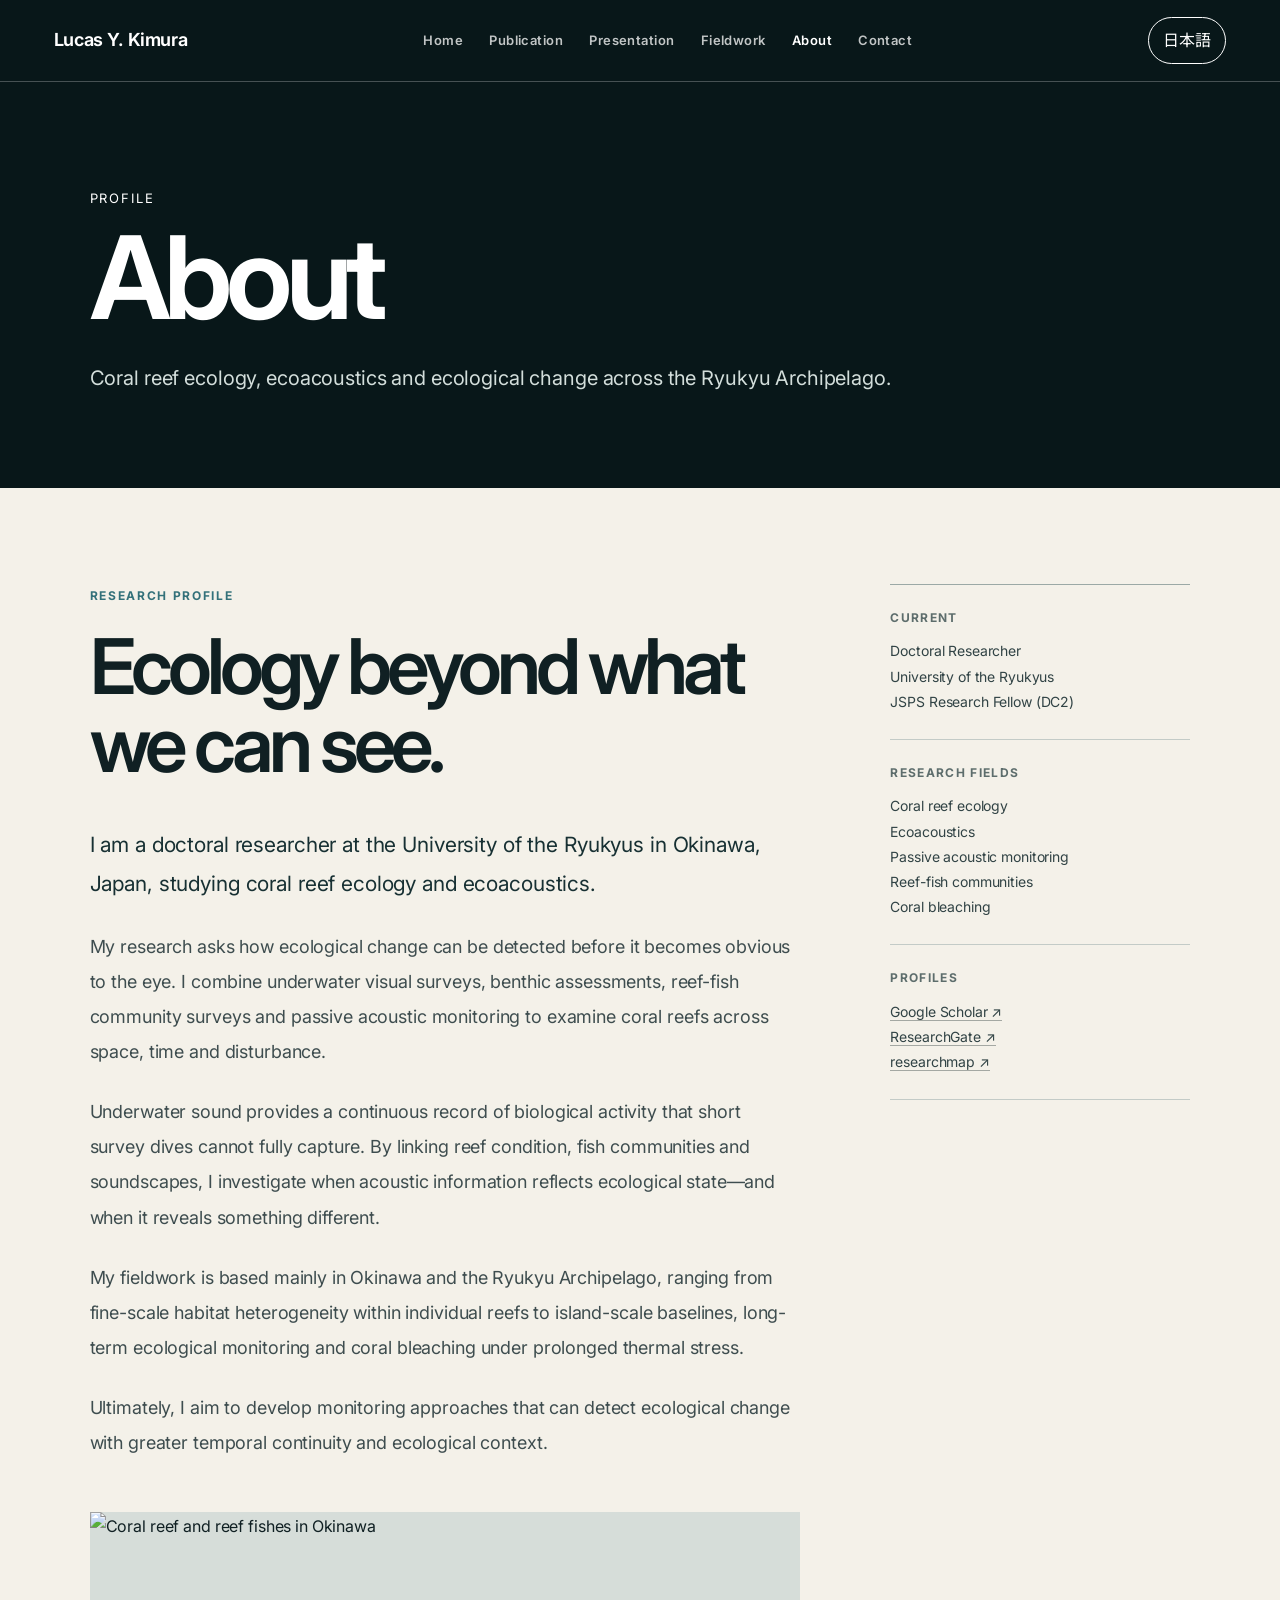
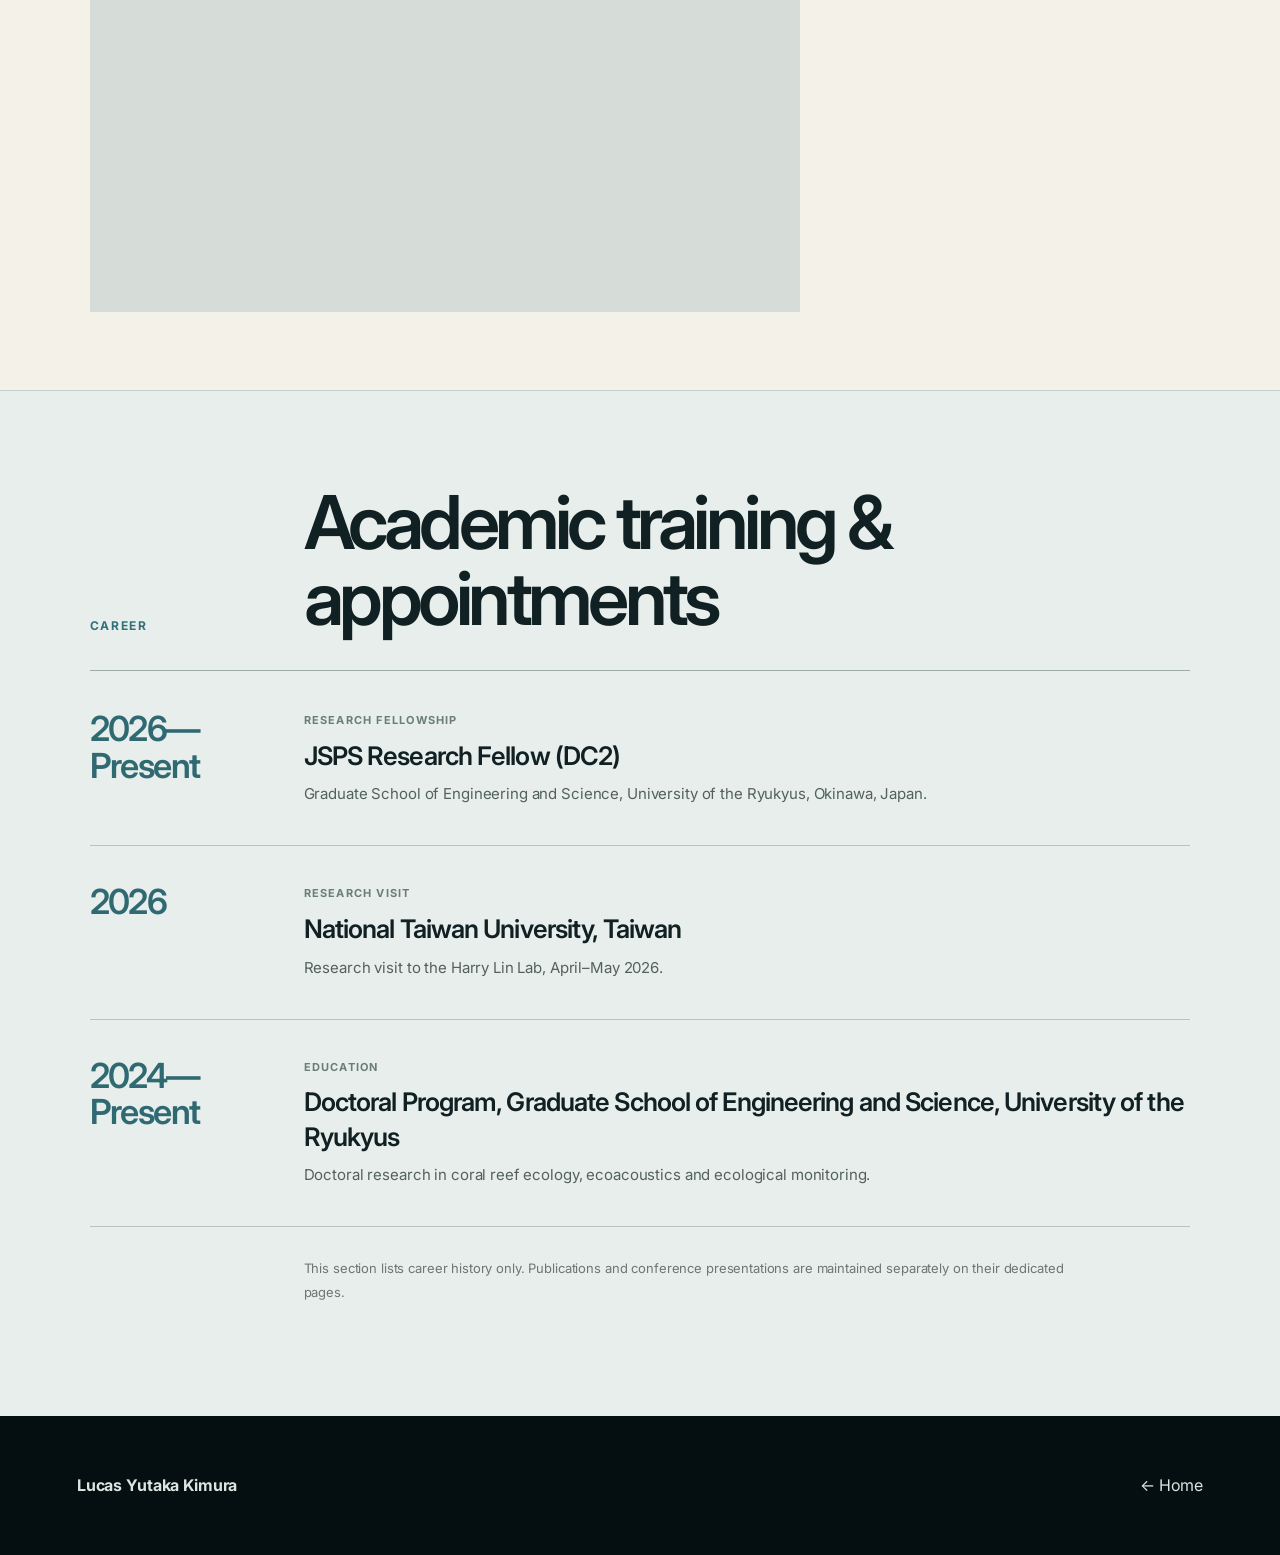
==== commit d0ed100e: "Separate career history from research achievements on About page" ====
--- a/about.html
+++ b/about.html
@@ -34,31 +34,38 @@
   </aside>
 </section>
 
-<section class="record-section">
-  <div class="record-inner">
-    <div class="record-head"><span><span data-en>Selected milestones</span><span data-ja>主な経歴・実績</span></span><h2><span data-en>2023—present</span><span data-ja>2023年—現在</span></h2></div>
-    <div class="year-list">
-      <div class="year-row"><time>2026</time><div class="year-items">
-        <div class="year-item"><b><span data-en>Fellowship</span><span data-ja>研究助成</span></b><div><strong><span data-en>JSPS Research Fellow (DC2)</span><span data-ja>日本学術振興会特別研究員（DC2）</span></strong><span data-en>Doctoral research fellowship supporting work in coral reef ecology and ecoacoustics.</span><span data-ja>サンゴ礁生態学・生態音響学に関する博士研究を支える特別研究員制度に採用。</span></div></div>
-        <div class="year-item"><b><span data-en>Publication</span><span data-ja>論文</span></b><div><strong>Marine Ecology Progress Series</strong><span data-en>Prolonged thermal stress and delayed coral bleaching in Okinawa Island.</span><span data-ja>沖縄島における長期熱ストレスと遅延白化に関する研究。</span></div></div>
-        <div class="year-item"><b><span data-en>Publication</span><span data-ja>論文</span></b><div><strong>Coralogy Letter</strong><span data-en>Spatial variation in benthic and fish communities of Kikai Island.</span><span data-ja>喜界島における底生生物群集・魚類群集の空間変異に関する研究。</span></div></div>
-        <div class="year-item"><b><span data-en>Report</span><span data-ja>報告書</span></b><div><strong>GCRMN 2025 — East Asian Seas</strong><span data-en>Contributed to the regional chapter of the global coral reef status report.</span><span data-ja>世界のサンゴ礁の現状報告書「East Asian Seas」地域章に寄稿。</span></div></div>
-      </div></div>
+<section class="career-section">
+  <div class="career-inner">
+    <div class="career-head"><span><span data-en>Career</span><span data-ja>経歴</span></span><h2><span data-en>Academic training & appointments</span><span data-ja>学歴・研究活動</span></h2></div>
+    <div class="career-list">
+      <div class="career-row">
+        <time><span data-en>2026—Present</span><span data-ja>2026年—現在</span></time>
+        <div class="career-entry">
+          <span class="career-type"><span data-en>Research fellowship</span><span data-ja>研究職・フェローシップ</span></span>
+          <h3><span data-en>JSPS Research Fellow (DC2)</span><span data-ja>日本学術振興会 特別研究員（DC2）</span></h3>
+          <p><span data-en>Graduate School of Engineering and Science, University of the Ryukyus, Okinawa, Japan.</span><span data-ja>琉球大学大学院 理工学研究科（沖縄県）。</span></p>
+        </div>
+      </div>
 
-      <div class="year-row"><time>2025</time><div class="year-items">
-        <div class="year-item"><b><span data-en>Presentation</span><span data-ja>学会発表</span></b><div><strong><span data-en>Japanese Coral Reef Society · Most Outstanding Presentation Award</span><span data-ja>日本サンゴ礁学会 · 最優秀発表賞</span></strong><span data-en>Oral presentation on parrotfish feeding sounds and reef recovery after mass bleaching.</span><span data-ja>大規模白化後のサンゴ礁回復とブダイ類の摂餌音に関する口頭発表。</span></div></div>
-        <div class="year-item"><b><span data-en>Field research</span><span data-ja>野外研究</span></b><div><strong><span data-en>Kikai Island ecological baseline survey</span><span data-ja>喜界島 生態系ベースライン調査</span></strong><span data-en>Integrated benthic and reef-fish surveys across multiple sites.</span><span data-ja>複数地点における底生生物群集・魚類群集の統合調査を実施。</span></div></div>
-      </div></div>
+      <div class="career-row">
+        <time>2026</time>
+        <div class="career-entry">
+          <span class="career-type"><span data-en>Research visit</span><span data-ja>海外研究滞在</span></span>
+          <h3><span data-en>National Taiwan University, Taiwan</span><span data-ja>国立台湾大学（台湾）</span></h3>
+          <p><span data-en>Research visit to the Harry Lin Lab, April–May 2026.</span><span data-ja>Harry Lin Lab にて研究滞在（2026年4月–5月）。</span></p>
+        </div>
+      </div>
 
-      <div class="year-row"><time>2024</time><div class="year-items">
-        <div class="year-item"><b><span data-en>Presentation</span><span data-ja>学会発表</span></b><div><strong><span data-en>Society for Bioacoustics · Most Outstanding Presentation Award</span><span data-ja>生物音響学会 · 最優秀発表賞</span></strong><span data-en>Oral presentation comparing coral reef soundscapes between coral-dominated and non-coral-dominated habitats.</span><span data-ja>サンゴ優占生息場と非サンゴ優占生息場のサウンドスケープ比較に関する口頭発表。</span></div></div>
-        <div class="year-item"><b><span data-en>Research</span><span data-ja>研究</span></b><div><strong><span data-en>Fine-scale soundscape monitoring in Okinawa</span><span data-ja>沖縄における微小スケール・サウンドスケープ観測</span></strong><span data-en>Continuous passive acoustic monitoring across contrasting reef habitats.</span><span data-ja>異なるサンゴ礁生息場において連続的な受動的音響観測を実施。</span></div></div>
-      </div></div>
-
-      <div class="year-row"><time>2023</time><div class="year-items">
-        <div class="year-item"><b><span data-en>Monitoring</span><span data-ja>モニタリング</span></b><div><strong><span data-en>Long-term coral reef monitoring series initiated in Okinawa</span><span data-ja>沖縄における長期サンゴ礁モニタリングを開始</span></strong><span data-en>Repeated ecological surveys established the foundation for multi-year analyses of reef change.</span><span data-ja>複数年にわたるサンゴ礁変化を追跡するための反復生態調査を開始。</span></div></div>
-      </div></div>
+      <div class="career-row">
+        <time><span data-en>2024—Present</span><span data-ja>2024年—現在</span></time>
+        <div class="career-entry">
+          <span class="career-type"><span data-en>Education</span><span data-ja>学歴</span></span>
+          <h3><span data-en>Doctoral Program, Graduate School of Engineering and Science, University of the Ryukyus</span><span data-ja>琉球大学大学院 理工学研究科 博士後期課程</span></h3>
+          <p><span data-en>Doctoral research in coral reef ecology, ecoacoustics and ecological monitoring.</span><span data-ja>サンゴ礁生態学、生態音響学、生態系モニタリングに関する博士研究。</span></p>
+        </div>
+      </div>
     </div>
+    <p class="career-note"><span data-en>This section lists career history only. Publications and conference presentations are maintained separately on their dedicated pages.</span><span data-ja>この欄は経歴のみを掲載し、論文・学会発表などの研究業績とは分けて整理しています。</span></p>
   </div>
 </section>
 </main>
--- a/assets/about.css
+++ b/assets/about.css
@@ -3,7 +3,7 @@
 .about-page .sub-hero{padding-bottom:72px}
 .about-page .sub-hero h1{font-family:Inter,'Noto Sans JP',sans-serif;font-size:clamp(64px,9vw,132px);font-weight:600;letter-spacing:-.06em;text-transform:none;line-height:.92}
 .about-page .sub-hero p{max-width:860px;line-height:1.8}
-.about-editorial{max-width:1450px;margin:0 auto;padding:96px 7vw 72px;display:grid;grid-template-columns:minmax(0,820px) minmax(240px,300px);justify-content:space-between;gap:90px;align-items:start}
+.about-editorial{max-width:1450px;margin:0 auto;padding:96px 7vw 78px;display:grid;grid-template-columns:minmax(0,820px) minmax(240px,300px);justify-content:space-between;gap:90px;align-items:start}
 .about-copy .eyebrow{margin:0 0 20px;font-size:12px;font-weight:700;letter-spacing:.14em;text-transform:uppercase;color:#33717a}
 .about-copy h2{margin:0 0 42px;font-family:Inter,'Noto Sans JP',sans-serif;font-size:clamp(48px,6vw,86px);font-weight:600;letter-spacing:-.065em;line-height:1.02;max-width:790px}
 .about-copy p{margin:0 0 25px;max-width:780px;font-size:18px;line-height:1.95;color:#3e4d4f}
@@ -15,24 +15,43 @@
 .about-sidebar h3{margin:0 0 10px;font-family:Inter,'Noto Sans JP',sans-serif;font-size:12px;font-weight:700;letter-spacing:.11em;text-transform:uppercase;color:#5d6d6c}
 .about-sidebar p{margin:0;font-size:14px;line-height:1.8;color:#314345}
 .about-sidebar a{border-bottom:1px solid rgba(16,32,35,.35)}
-.record-section{background:#0a1a1d;color:#edf5f2;padding:90px 7vw 105px}
-.record-inner{max-width:1450px;margin:0 auto}
-.record-head{display:grid;grid-template-columns:180px 1fr;gap:40px;align-items:end;padding-bottom:36px;border-bottom:1px solid rgba(255,255,255,.2)}
-.record-head span{font-size:12px;font-weight:700;letter-spacing:.14em;text-transform:uppercase;color:#91dbe4}
-.record-head h2{margin:0;font-family:Inter,'Noto Sans JP',sans-serif;font-size:clamp(44px,5.8vw,84px);font-weight:600;letter-spacing:-.055em;line-height:1.05}
-.year-list{margin-top:8px}
-.year-row{display:grid;grid-template-columns:180px 1fr;gap:40px;padding:34px 0;border-bottom:1px solid rgba(255,255,255,.14)}
-.year-row>time{font-family:Inter,sans-serif;font-size:clamp(28px,3vw,44px);font-weight:600;letter-spacing:-.04em;color:#a7e3ea}
-.year-items{display:grid;gap:20px}
-.year-item{display:grid;grid-template-columns:minmax(130px,180px) 1fr;gap:24px}
-.year-item b{font-size:11px;letter-spacing:.1em;text-transform:uppercase;color:#88a5a4}
-.year-item div{font-size:16px;line-height:1.72;color:#d7e2df}
-.year-item strong{display:block;margin-bottom:4px;font-size:18px;color:#fff;font-weight:600}
-html[data-lang="ja"] .about-page .sub-hero h1,html[data-lang="ja"] .about-copy h2,html[data-lang="ja"] .record-head h2{font-family:'Noto Sans JP',sans-serif;letter-spacing:-.055em}
+
+/* Career — intentionally separate from publications, awards and presentations */
+.career-section{background:#e8eeeb;padding:94px 7vw 112px;border-top:1px solid #c5cfca}
+.career-inner{max-width:1450px;margin:0 auto}
+.career-head{display:grid;grid-template-columns:170px 1fr;gap:44px;align-items:end;padding-bottom:34px;border-bottom:1px solid #9eaaa5}
+.career-head>span{font-size:12px;font-weight:700;letter-spacing:.14em;text-transform:uppercase;color:#32717a}
+.career-head h2{margin:0;font-family:Inter,'Noto Sans JP',sans-serif;font-size:clamp(46px,5.8vw,82px);font-weight:600;letter-spacing:-.06em;line-height:1.02;color:#102023}
+.career-list{margin-top:2px}
+.career-row{display:grid;grid-template-columns:170px 1fr;gap:44px;padding:38px 0;border-bottom:1px solid #b8c3be}
+.career-row>time{font-family:Inter,sans-serif;font-size:clamp(24px,2.7vw,39px);font-weight:600;letter-spacing:-.045em;line-height:1.05;color:#2f6972}
+.career-entry{max-width:920px}
+.career-entry .career-type{display:block;margin-bottom:8px;font-size:11px;font-weight:700;letter-spacing:.11em;text-transform:uppercase;color:#6b7d79}
+.career-entry h3{margin:0 0 7px;font-family:Inter,'Noto Sans JP',sans-serif;font-size:clamp(21px,2vw,29px);font-weight:600;letter-spacing:-.035em;line-height:1.35;color:#102023}
+.career-entry p{margin:0;font-size:15px;line-height:1.8;color:#52615f}
+.career-entry+.career-entry{margin-top:26px;padding-top:26px;border-top:1px solid rgba(117,135,129,.28)}
+.career-note{margin:30px 0 0 214px;max-width:760px;font-size:13px;line-height:1.8;color:#6b7775}
+
+html[data-lang="ja"] .about-page .sub-hero h1,html[data-lang="ja"] .about-copy h2,html[data-lang="ja"] .career-head h2,html[data-lang="ja"] .career-entry h3{font-family:'Noto Sans JP',sans-serif;letter-spacing:-.055em}
 html[data-lang="ja"] .about-copy h2{line-height:1.3;font-size:clamp(42px,5.25vw,76px)}
 html[data-lang="ja"] .about-copy p{line-height:2.05}
 html[data-lang="ja"] .about-copy p.lead{line-height:2}
-html[data-lang="ja"] .about-copy .eyebrow,html[data-lang="ja"] .about-sidebar h3,html[data-lang="ja"] .record-head span,html[data-lang="ja"] .year-item b{text-transform:none;letter-spacing:.06em}
-html[data-lang="ja"] .record-head h2{line-height:1.28}
-@media(max-width:900px){.about-editorial{grid-template-columns:1fr;gap:55px;padding-top:72px}.about-sidebar{position:static;display:grid;grid-template-columns:1fr 1fr;gap:0 28px}.record-head,.year-row{grid-template-columns:1fr;gap:14px}.year-item{grid-template-columns:1fr;gap:4px}.year-row>time{font-size:34px}}
-@media(max-width:580px){.about-sidebar{grid-template-columns:1fr}.about-copy p{font-size:16px}.about-copy p.lead{font-size:18px}.about-photo-wide{aspect-ratio:4/3}.record-section{padding-left:6vw;padding-right:6vw}}+html[data-lang="ja"] .about-copy .eyebrow,html[data-lang="ja"] .about-sidebar h3,html[data-lang="ja"] .career-head>span,html[data-lang="ja"] .career-entry .career-type{text-transform:none;letter-spacing:.06em}
+html[data-lang="ja"] .career-head h2{line-height:1.25}
+html[data-lang="ja"] .career-entry h3{line-height:1.55}
+html[data-lang="ja"] .career-entry p{line-height:1.95}
+
+@media(max-width:900px){
+  .about-editorial{grid-template-columns:1fr;gap:55px;padding-top:72px}
+  .about-sidebar{position:static;display:grid;grid-template-columns:1fr 1fr;gap:0 28px}
+  .career-head,.career-row{grid-template-columns:1fr;gap:14px}
+  .career-row>time{font-size:32px}
+  .career-note{margin-left:0}
+}
+@media(max-width:580px){
+  .about-sidebar{grid-template-columns:1fr}
+  .about-copy p{font-size:16px}
+  .about-copy p.lead{font-size:18px}
+  .about-photo-wide{aspect-ratio:4/3}
+  .career-section{padding-left:6vw;padding-right:6vw}
+}
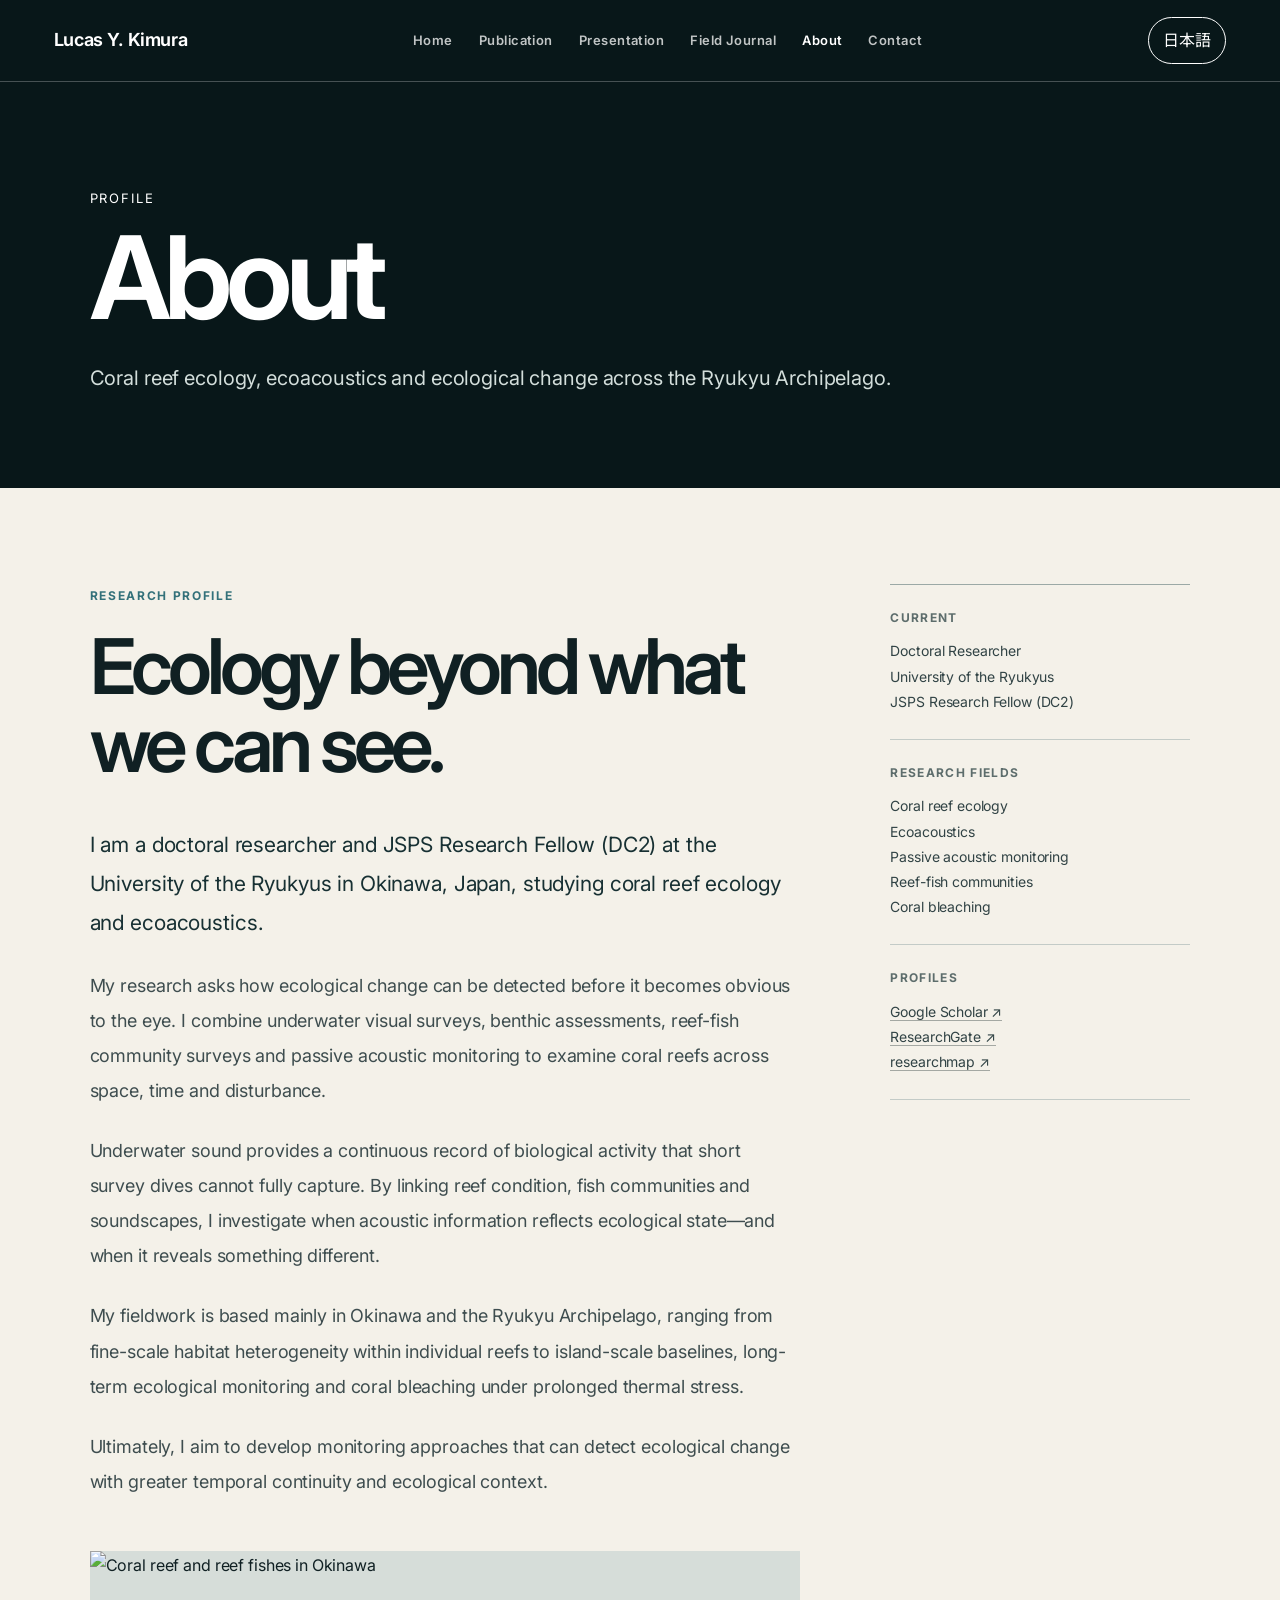
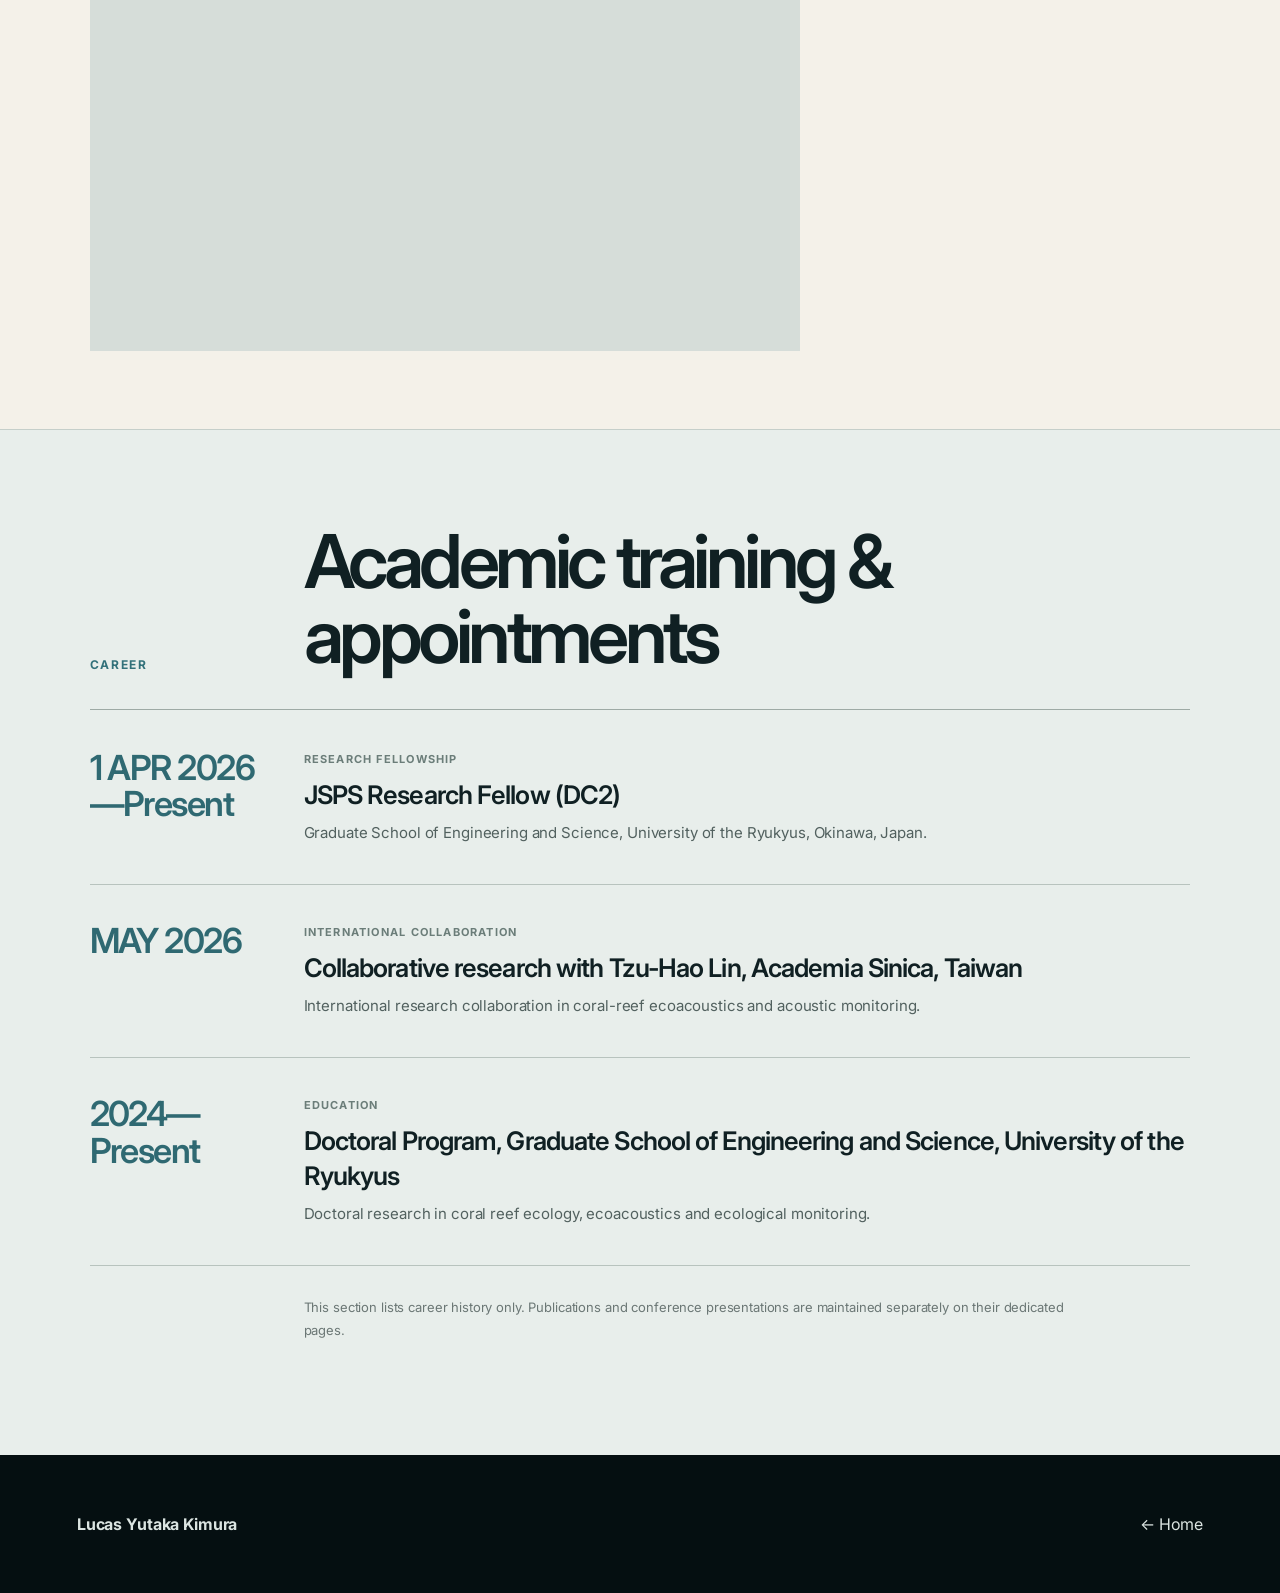
==== commit a87149ea: "Refine 2026 fellowship and Taiwan collaboration timeline" ====
--- a/about.html
+++ b/about.html
@@ -18,7 +18,7 @@
   <div class="about-copy">
     <p class="eyebrow"><span data-en>Research profile</span><span data-ja>研究者プロフィール</span></p>
     <h2><span data-en>Ecology beyond what we can see.</span><span data-ja>目に見える生態系の、その先へ。</span></h2>
-    <p class="lead"><span data-en>I am a doctoral researcher at the University of the Ryukyus in Okinawa, Japan, studying coral reef ecology and ecoacoustics.</span><span data-ja>沖縄の琉球大学大学院で、サンゴ礁生態学と生態音響学を研究しています。</span></p>
+    <p class="lead"><span data-en>I am a doctoral researcher and JSPS Research Fellow (DC2) at the University of the Ryukyus in Okinawa, Japan, studying coral reef ecology and ecoacoustics.</span><span data-ja>沖縄の琉球大学大学院で博士研究に取り組む、日本学術振興会特別研究員（DC2）です。サンゴ礁生態学と生態音響学を研究しています。</span></p>
     <p><span data-en>My research asks how ecological change can be detected before it becomes obvious to the eye. I combine underwater visual surveys, benthic assessments, reef-fish community surveys and passive acoustic monitoring to examine coral reefs across space, time and disturbance.</span><span data-ja>研究の中心にあるのは、「生態系の変化が目に見えて明らかになる前に、どのようにその兆候を捉えられるのか」という問いです。水中目視調査、底生生物調査、サンゴ礁魚類群集の調査、受動的音響観測を組み合わせ、空間・時間・攪乱に伴うサンゴ礁生態系の変化を追っています。</span></p>
     <p><span data-en>Underwater sound provides a continuous record of biological activity that short survey dives cannot fully capture. By linking reef condition, fish communities and soundscapes, I investigate when acoustic information reflects ecological state—and when it reveals something different.</span><span data-ja>水中音は、短時間の潜水調査だけでは捉えにくい生物活動を連続的に記録します。サンゴ礁の状態、魚類群集、サウンドスケープを結びつけることで、音響情報が生態系の状態をどのように反映するのか、そして目視情報とは異なる変化をどのように示すのかを明らかにしようとしています。</span></p>
     <p><span data-en>My fieldwork is based mainly in Okinawa and the Ryukyu Archipelago, ranging from fine-scale habitat heterogeneity within individual reefs to island-scale baselines, long-term ecological monitoring and coral bleaching under prolonged thermal stress.</span><span data-ja>主なフィールドは沖縄島と琉球列島です。単一サンゴ礁内の数十メートルスケールの生息場異質性から、島嶼スケールのベースライン調査、複数年にわたる生態系モニタリング、長期化する熱ストレス下でのサンゴ白化まで、異なる時空間スケールを横断して研究しています。</span></p>
@@ -39,7 +39,7 @@
     <div class="career-head"><span><span data-en>Career</span><span data-ja>経歴</span></span><h2><span data-en>Academic training & appointments</span><span data-ja>学歴・研究活動</span></h2></div>
     <div class="career-list">
       <div class="career-row">
-        <time><span data-en>2026—Present</span><span data-ja>2026年—現在</span></time>
+        <time><span data-en>1 APR 2026—Present</span><span data-ja>2026年4月1日—現在</span></time>
         <div class="career-entry">
           <span class="career-type"><span data-en>Research fellowship</span><span data-ja>研究職・フェローシップ</span></span>
           <h3><span data-en>JSPS Research Fellow (DC2)</span><span data-ja>日本学術振興会 特別研究員（DC2）</span></h3>
@@ -48,11 +48,11 @@
       </div>
 
       <div class="career-row">
-        <time>2026</time>
+        <time><span data-en>MAY 2026</span><span data-ja>2026年5月</span></time>
         <div class="career-entry">
-          <span class="career-type"><span data-en>Research visit</span><span data-ja>海外研究滞在</span></span>
-          <h3><span data-en>National Taiwan University, Taiwan</span><span data-ja>国立台湾大学（台湾）</span></h3>
-          <p><span data-en>Research visit to the Harry Lin Lab, April–May 2026.</span><span data-ja>Harry Lin Lab にて研究滞在（2026年4月–5月）。</span></p>
+          <span class="career-type"><span data-en>International collaboration</span><span data-ja>国際共同研究</span></span>
+          <h3><span data-en>Collaborative research with Tzu-Hao Lin, Academia Sinica, Taiwan</span><span data-ja>台湾・Academia Sinica 客員研究員 Tzu-Hao Lin 氏との共同研究</span></h3>
+          <p><span data-en>International research collaboration in coral-reef ecoacoustics and acoustic monitoring.</span><span data-ja>サンゴ礁の生態音響学および音響モニタリングに関する国際共同研究。</span></p>
         </div>
       </div>
 
